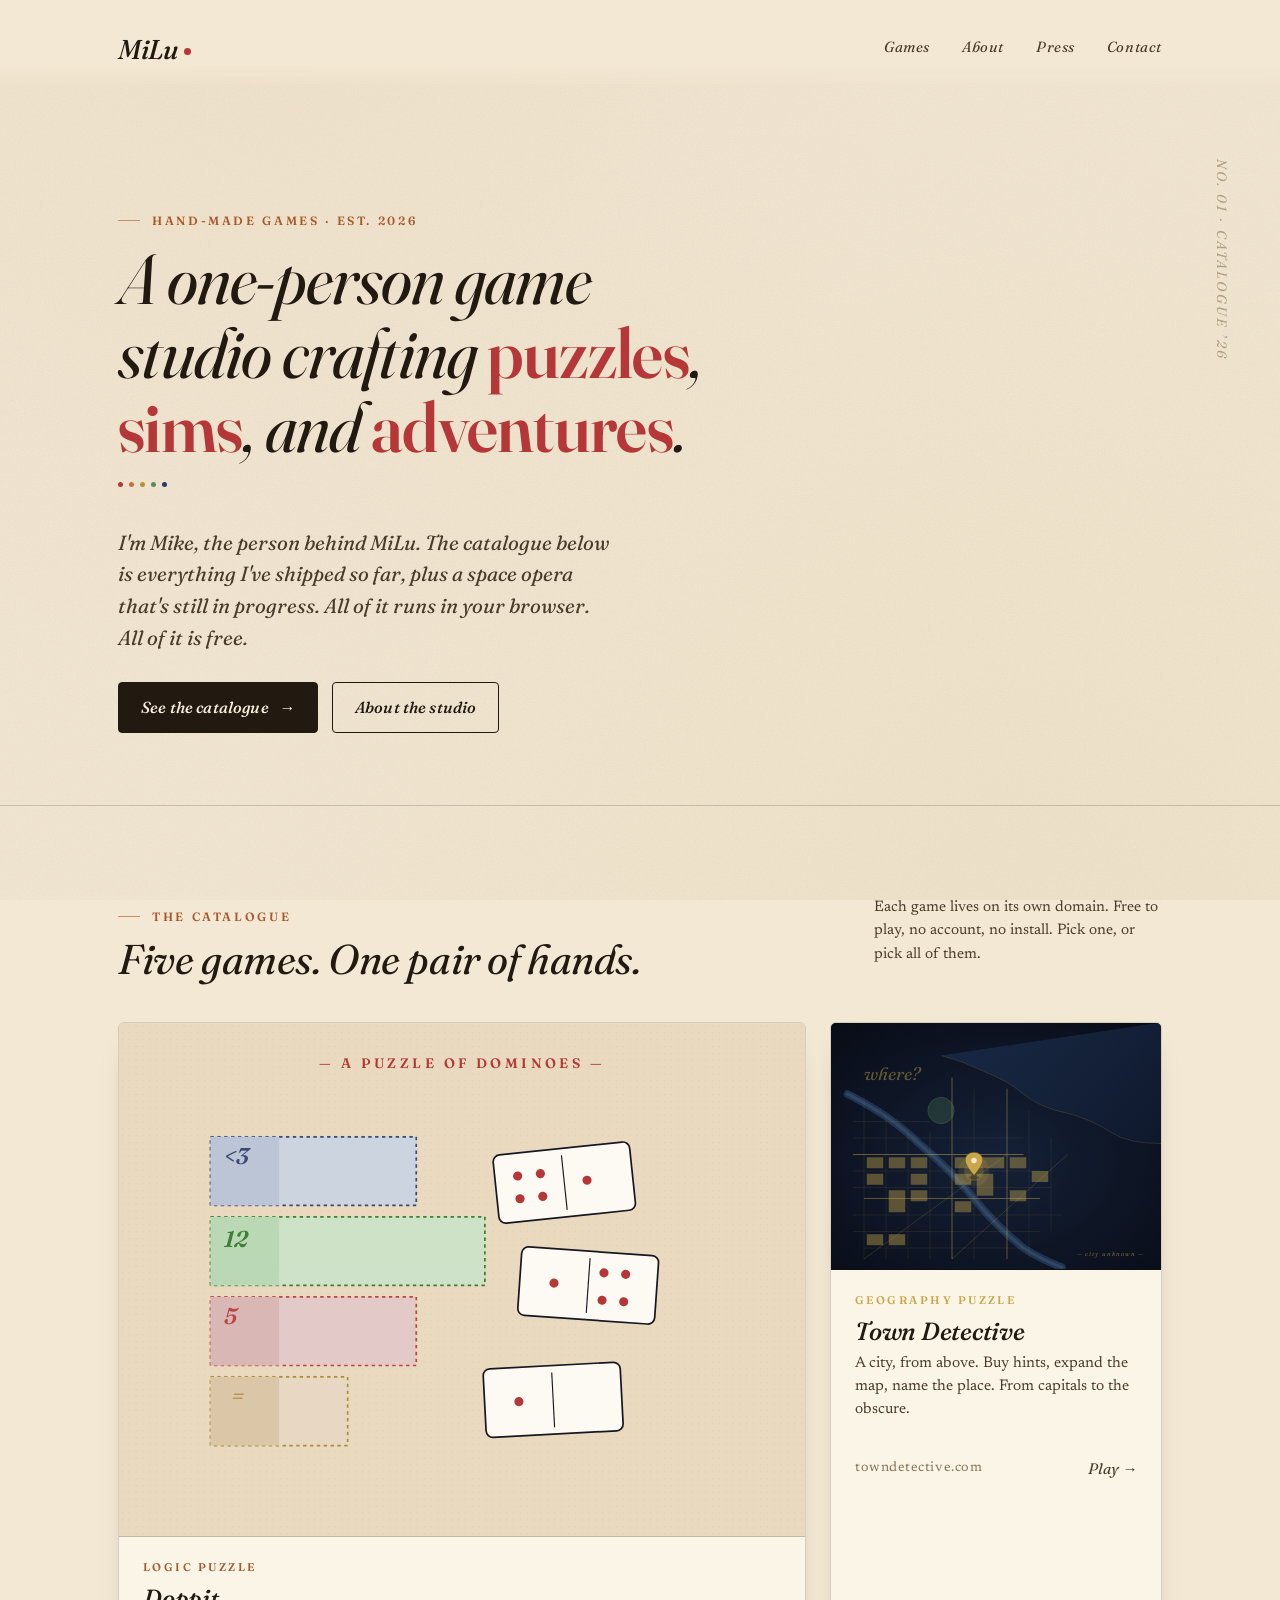
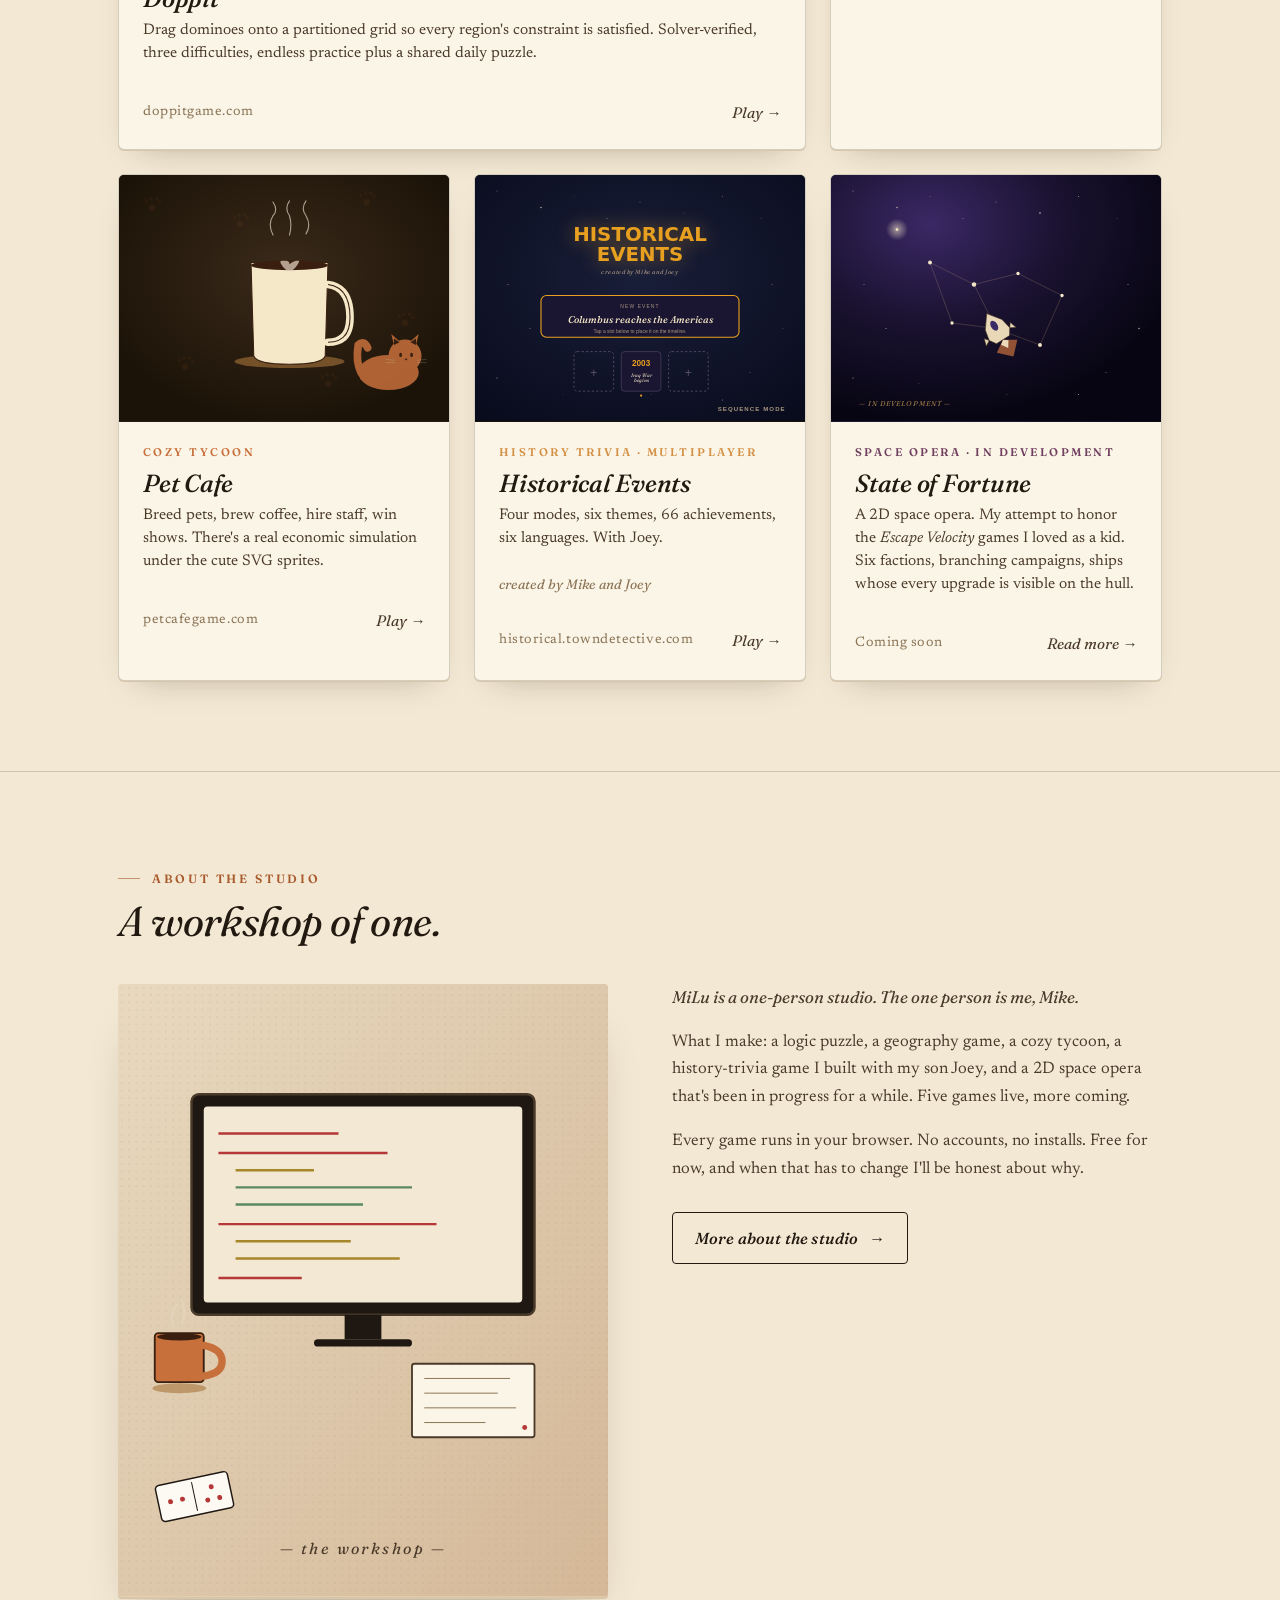
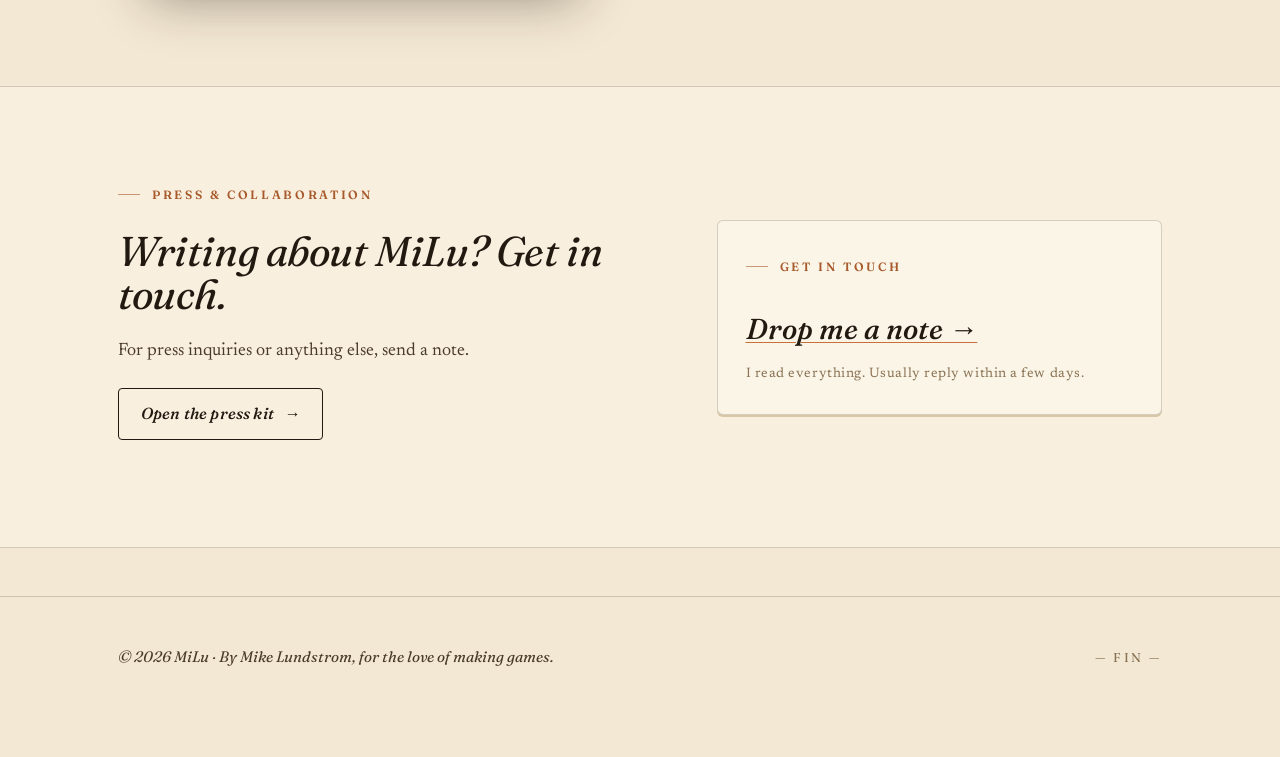
==== index.html @ 8ee282e8 "Build the MiLu portfolio site A one-person studio portfolio at milu.company. Single-page hero plus p" ====
<!doctype html>
<html lang="en">
<head>
<meta charset="utf-8">
<meta name="viewport" content="width=device-width, initial-scale=1, viewport-fit=cover">
<title>MiLu — A one-person game studio crafting puzzles, sims, and adventures</title>
<meta name="description" content="MiLu is a one-person game studio by Mike Lundstrom. Play Doppit (logic puzzle), Town Detective (geo-guess from above), Historical Events (history trivia, with multiplayer), Pet Cafe (cozy tycoon), and watch for State of Fortune, a 2D space opera honoring the Escape Velocity games.">
<link rel="canonical" href="https://milu.company/">

<meta property="og:type" content="website">
<meta property="og:title" content="MiLu — A one-person game studio">
<meta property="og:description" content="Puzzles, sims, and adventures, hand-made by Mike Lundstrom. Doppit, Town Detective, Pet Cafe, and State of Fortune (in development).">
<meta property="og:url" content="https://milu.company/">
<meta property="og:site_name" content="MiLu">
<meta property="og:image" content="https://milu.company/assets/og.png">
<meta name="twitter:card" content="summary_large_image">
<meta name="twitter:title" content="MiLu — A one-person game studio">
<meta name="twitter:description" content="Puzzles, sims, and adventures, hand-made.">

<meta name="theme-color" content="#f3e8d3" media="(prefers-color-scheme: light)">
<meta name="theme-color" content="#1a1410" media="(prefers-color-scheme: dark)">

<link rel="icon" type="image/svg+xml" href="/assets/favicon.svg">
<link rel="preconnect" href="https://fonts.googleapis.com">
<link rel="preconnect" href="https://fonts.gstatic.com" crossorigin>
<link href="https://fonts.googleapis.com/css2?family=Fraunces:ital,opsz,wght@0,9..144,400..700;1,9..144,400..700&family=Newsreader:ital,opsz,wght@0,6..72,400..700;1,6..72,400..700&display=swap" rel="stylesheet">
<link rel="stylesheet" href="/assets/style.css">

<script type="application/ld+json">
{
  "@context": "https://schema.org",
  "@type": "Organization",
  "name": "MiLu",
  "alternateName": "MiLu Games",
  "url": "https://milu.company/",
  "logo": "https://milu.company/assets/favicon.svg",
  "founder": {
    "@type": "Person",
    "name": "Mike Lundstrom"
  },
  "description": "A one-person game studio crafting puzzles, sims, and adventures.",
  "sameAs": []
}
</script>
<script type="application/ld+json">
{
  "@context": "https://schema.org",
  "@type": "ItemList",
  "name": "Games by MiLu",
  "itemListElement": [
    { "@type": "ListItem", "position": 1, "item": { "@type": "VideoGame", "name": "Doppit", "url": "https://doppitgame.com/", "genre": ["Logic puzzle", "Daily puzzle"], "applicationCategory": "Game" } },
    { "@type": "ListItem", "position": 2, "item": { "@type": "VideoGame", "name": "Town Detective", "url": "https://towndetective.com/", "genre": ["Geography", "Puzzle"], "applicationCategory": "Game" } },
    { "@type": "ListItem", "position": 3, "item": { "@type": "VideoGame", "name": "Historical Events", "url": "https://historical.towndetective.com/", "genre": ["History trivia", "Timeline puzzle", "Multiplayer"], "applicationCategory": "Game" } },
    { "@type": "ListItem", "position": 4, "item": { "@type": "VideoGame", "name": "Pet Cafe", "url": "https://petcafegame.com/", "genre": ["Tycoon", "Cozy simulation"], "applicationCategory": "Game" } },
    { "@type": "ListItem", "position": 5, "item": { "@type": "VideoGame", "name": "State of Fortune", "url": "https://milu.company/games/state-of-fortune/", "genre": ["Space opera", "Action RPG"], "applicationCategory": "Game" } }
  ]
}
</script>
</head>
<body>

<a href="#main" class="skip">Skip to content</a>

<header class="site-header">
  <div class="wrap">
    <a class="wordmark" href="/" aria-label="MiLu — home">
      MiLu<span class="dot" aria-hidden="true"></span>
    </a>
    <nav class="nav" aria-label="Primary">
      <a href="#games">Games</a>
      <a href="/about/">About</a>
      <a href="/press/">Press</a>
      <a href="/contact/">Contact</a>
    </nav>
  </div>
</header>

<main id="main">

  <!-- ─── HERO ──────────────────────────────────────────────── -->

  <section class="hero" aria-labelledby="hero-title">
    <div class="hero-decor" aria-hidden="true">No. 01 · Catalogue ’26</div>
    <div class="wrap">
      <p class="eyebrow solo fade fade-1">Hand-made games · est. 2026</p>
      <h1 id="hero-title" class="fade fade-2">
        A one-person game studio crafting <em>puzzles</em>, <em>sims</em>, and <em>adventures</em>.
      </h1>
      <div class="pip-row fade fade-3" aria-hidden="true">
        <span class="pip"></span><span class="pip"></span><span class="pip"></span><span class="pip"></span><span class="pip"></span>
      </div>
      <p class="lede fade fade-3">
        I'm Mike, the person behind MiLu. The catalogue below is everything I've shipped so far,
        plus a space opera that's still in progress. All of it runs in your browser. All of it is free.
      </p>
      <div class="actions fade fade-4" style="margin-top: 28px;">
        <a class="btn" href="#games">See the catalogue <span class="arrow">→</span></a>
        <a class="btn ghost" href="/about/">About the studio</a>
      </div>
    </div>
  </section>

  <hr class="rule" aria-hidden="true">

  <!-- ─── GAMES ─────────────────────────────────────────────── -->

  <section id="games" aria-labelledby="games-title">
    <div class="wrap">
      <header class="section-head">
        <div>
          <p class="eyebrow solo">The catalogue</p>
          <h2 id="games-title">Five games. One pair of hands.</h2>
        </div>
        <p class="aside">
          Each game lives on its own domain. Free to play, no account, no install.
          Pick one, or pick all of them.
        </p>
      </header>

      <div class="games">

        <!-- DOPPIT -->
        <a class="card lg" href="/games/doppit/" aria-labelledby="card-doppit-title">
          <div class="card-art tile-doppit" aria-hidden="true">
            <svg viewBox="0 0 600 450" preserveAspectRatio="xMidYMid slice">
              <defs>
                <pattern id="paper-d" width="6" height="6" patternUnits="userSpaceOnUse">
                  <circle cx="3" cy="3" r="0.4" fill="#a89172" opacity="0.4"/>
                </pattern>
              </defs>
              <rect width="600" height="450" fill="#e8d9bf"/>
              <rect width="600" height="450" fill="url(#paper-d)"/>

              <!-- Constraint regions (the heart of doppit) -->
              <g opacity="0.9">
                <!-- Region: <3 (blue) -->
                <rect x="80" y="100" width="180" height="60" fill="#c9d4e3" stroke="#2a3a6a" stroke-width="1.5" stroke-dasharray="3,3"/>
                <rect x="80" y="100" width="60" height="60" fill="#b6c2d8"/>
                <text x="92" y="124" font-family="Fraunces, serif" font-style="italic" font-size="20" font-weight="600" fill="#2a3a6a">&lt;3</text>

                <!-- Region: 12 (green) -->
                <rect x="80" y="170" width="240" height="60" fill="#cbe3c9" stroke="#297722" stroke-width="1.5" stroke-dasharray="3,3"/>
                <rect x="80" y="170" width="60" height="60" fill="#b6d8b4"/>
                <text x="92" y="196" font-family="Fraunces, serif" font-style="italic" font-size="20" font-weight="600" fill="#297722">12</text>

                <!-- Region: 5 (red/ember) -->
                <rect x="80" y="240" width="180" height="60" fill="#e3c9c9" stroke="#b53737" stroke-width="1.5" stroke-dasharray="3,3"/>
                <rect x="80" y="240" width="60" height="60" fill="#d8b4b4"/>
                <text x="92" y="264" font-family="Fraunces, serif" font-style="italic" font-size="20" font-weight="600" fill="#b53737">5</text>

                <!-- Region: = (gold) -->
                <rect x="80" y="310" width="120" height="60" fill="#e9d8c4" stroke="#a8862a" stroke-width="1.5" stroke-dasharray="3,3"/>
                <rect x="80" y="310" width="60" height="60" fill="#dac6a6"/>
                <text x="98" y="334" font-family="Fraunces, serif" font-style="italic" font-size="20" font-weight="600" fill="#a8862a">=</text>
              </g>

              <!-- Dominoes in tray on right -->
              <g transform="translate(330, 110)">
                <g transform="rotate(-6 60 35)">
                  <rect x="0" y="0" width="120" height="60" rx="6" fill="#fcfaf2" stroke="#181620" stroke-width="1.5"/>
                  <line x1="60" y1="6" x2="60" y2="54" stroke="#181620" stroke-width="1"/>
                  <circle class="pip" cx="20" cy="20" r="4"/>
                  <circle class="pip" cx="40" cy="20" r="4"/>
                  <circle class="pip" cx="20" cy="40" r="4"/>
                  <circle class="pip" cx="40" cy="40" r="4"/>
                  <circle class="pip" cx="80" cy="30" r="4"/>
                </g>
                <g transform="translate(20, 90) rotate(4 60 35)">
                  <rect x="0" y="0" width="120" height="60" rx="6" fill="#fcfaf2" stroke="#181620" stroke-width="1.5"/>
                  <line x1="60" y1="6" x2="60" y2="54" stroke="#181620" stroke-width="1"/>
                  <circle class="pip" cx="30" cy="30" r="4"/>
                  <circle class="pip" cx="73" cy="18" r="4"/>
                  <circle class="pip" cx="73" cy="42" r="4"/>
                  <circle class="pip" cx="92" cy="18" r="4"/>
                  <circle class="pip" cx="92" cy="42" r="4"/>
                </g>
                <g transform="translate(-10, 190) rotate(-3 60 35)">
                  <rect x="0" y="0" width="120" height="60" rx="6" fill="#fcfaf2" stroke="#181620" stroke-width="1.5"/>
                  <line x1="60" y1="6" x2="60" y2="54" stroke="#181620" stroke-width="1"/>
                  <circle class="pip" cx="30" cy="30" r="4"/>
                </g>
              </g>

              <!-- Top eyebrow -->
              <text x="300" y="40" text-anchor="middle" font-family="Fraunces, serif" font-size="12" letter-spacing="3" fill="#b53737" font-weight="600">— A PUZZLE OF DOMINOES —</text>
            </svg>
          </div>
          <div class="card-body">
            <span class="card-tag">Logic puzzle</span>
            <h3 id="card-doppit-title" class="card-title">Doppit</h3>
            <p class="card-summary">Drag dominoes onto a partitioned grid so every region's constraint is satisfied. Solver-verified, three difficulties, endless practice plus a shared daily puzzle.</p>
            <div class="card-meta">
              <span class="fine">doppitgame.com</span>
              <span class="arrow">Play →</span>
            </div>
          </div>
        </a>

        <!-- TOWN DETECTIVE -->
        <a class="card md" href="/games/town-detective/" aria-labelledby="card-td-title">
          <div class="card-art tile-towndetective" aria-hidden="true">
            <svg viewBox="0 0 600 450" preserveAspectRatio="xMidYMid slice">
              <defs>
                <radialGradient id="td-bg" cx="50%" cy="55%" r="80%">
                  <stop offset="0%" stop-color="#152138"/>
                  <stop offset="100%" stop-color="#070a13"/>
                </radialGradient>
                <linearGradient id="td-water" x1="0%" y1="0%" x2="100%" y2="100%">
                  <stop offset="0%" stop-color="#1d3050"/>
                  <stop offset="100%" stop-color="#0f1a30"/>
                </linearGradient>
              </defs>
              <rect width="600" height="450" fill="url(#td-bg)"/>

              <!-- Coastline: water filling the upper-right -->
              <path d="M 600 0 L 600 220 Q 540 220 510 200 Q 470 175 430 165 Q 380 155 350 130 Q 320 105 280 90 Q 240 70 200 60 L 600 0 Z"
                    fill="url(#td-water)" opacity="0.75"/>
              <!-- Coastline edge -->
              <path d="M 200 60 Q 240 70 280 90 Q 320 105 350 130 Q 380 155 430 165 Q 470 175 510 200 Q 540 220 600 220"
                    fill="none" stroke="#c9a84c" stroke-width="0.6" opacity="0.5"/>

              <!-- River curving through the city -->
              <path d="M 30 130 Q 110 170 160 220 Q 220 270 260 320 Q 300 370 350 410 Q 380 430 420 445"
                    stroke="#2a4060" stroke-width="14" fill="none" opacity="0.7" stroke-linecap="round"/>
              <path d="M 30 130 Q 110 170 160 220 Q 220 270 260 320 Q 300 370 350 410 Q 380 430 420 445"
                    stroke="#3a5878" stroke-width="6" fill="none" opacity="0.55" stroke-linecap="round"/>

              <!-- Street grid (gold lines): main avenues -->
              <g stroke="#c9a84c" opacity="0.55">
                <line x1="40" y1="240" x2="350" y2="240" stroke-width="1.6"/>
                <line x1="60" y1="320" x2="380" y2="320" stroke-width="1.4"/>
                <line x1="220" y1="100" x2="220" y2="430" stroke-width="1.5"/>
                <line x1="320" y1="120" x2="320" y2="430" stroke-width="1.4"/>
              </g>
              <!-- Street grid: secondary streets -->
              <g stroke="#c9a84c" stroke-width="0.45" opacity="0.4">
                <line x1="40" y1="180" x2="180" y2="180"/>
                <line x1="40" y1="210" x2="350" y2="210"/>
                <line x1="40" y1="270" x2="380" y2="270"/>
                <line x1="40" y1="300" x2="400" y2="300"/>
                <line x1="40" y1="350" x2="420" y2="350"/>
                <line x1="40" y1="380" x2="380" y2="380"/>
                <line x1="60" y1="410" x2="350" y2="410"/>
                <line x1="60" y1="135" x2="60" y2="430"/>
                <line x1="100" y1="170" x2="100" y2="430"/>
                <line x1="140" y1="195" x2="140" y2="430"/>
                <line x1="180" y1="200" x2="180" y2="430"/>
                <line x1="260" y1="120" x2="260" y2="430"/>
                <line x1="360" y1="160" x2="360" y2="430"/>
                <line x1="400" y1="210" x2="400" y2="380"/>
              </g>
              <!-- Diagonal radial street (like Paris/DC) for visual variety -->
              <g stroke="#c9a84c" stroke-width="0.7" opacity="0.5">
                <line x1="60" y1="430" x2="320" y2="240"/>
                <line x1="430" y1="240" x2="220" y2="430"/>
              </g>

              <!-- Building blocks (dense gold rectangles) -->
              <g fill="#c9a84c" opacity="0.42">
                <rect x="65" y="245" width="30" height="20"/>
                <rect x="105" y="245" width="30" height="20"/>
                <rect x="145" y="245" width="30" height="20"/>
                <rect x="65" y="275" width="30" height="20"/>
                <rect x="145" y="275" width="30" height="20"/>
                <rect x="105" y="305" width="30" height="40"/>
                <rect x="145" y="305" width="30" height="20"/>
                <rect x="225" y="245" width="30" height="20"/>
                <rect x="265" y="245" width="50" height="20"/>
                <rect x="225" y="275" width="30" height="20"/>
                <rect x="265" y="275" width="30" height="40"/>
                <rect x="225" y="325" width="30" height="20"/>
                <rect x="325" y="245" width="30" height="20"/>
                <rect x="365" y="270" width="30" height="20"/>
                <rect x="325" y="305" width="30" height="20"/>
                <rect x="65" y="385" width="30" height="20"/>
                <rect x="105" y="385" width="30" height="20"/>
              </g>

              <!-- Park (round green plaza) -->
              <circle cx="200" cy="160" r="24" fill="#5a8a5e" opacity="0.25"/>
              <circle cx="200" cy="160" r="24" fill="none" stroke="#5a8a5e" stroke-width="1" opacity="0.5"/>

              <!-- Marker pin landing on a key block -->
              <g transform="translate(260 270)">
                <ellipse cx="0" cy="12" rx="10" ry="3" fill="#000" opacity="0.5"/>
                <circle r="28" fill="#c9a84c" opacity="0.12"/>
                <circle r="18" fill="#c9a84c" opacity="0.22"/>
                <path d="M 0 -34 C -9 -34 -16 -28 -16 -19 C -16 -10 0 8 0 8 C 0 8 16 -10 16 -19 C 16 -28 9 -34 0 -34 Z"
                      fill="#c9a84c" stroke="#5a4220" stroke-width="1"/>
                <circle cx="0" cy="-19" r="5" fill="#f5e8c8"/>
              </g>

              <!-- "where?" floating -->
              <text x="60" y="105" font-family="Fraunces, serif" font-style="italic" font-size="32" fill="#c9a84c" opacity="0.45">where?</text>

              <!-- bottom label -->
              <text x="570" y="425" text-anchor="end" font-family="Fraunces, serif" font-style="italic" font-size="11" fill="#c9a84c" opacity="0.55" letter-spacing="2">— city unknown —</text>
            </svg>
          </div>
          <div class="card-body">
            <span class="card-tag" style="color: var(--c-towndetective)">Geography puzzle</span>
            <h3 id="card-td-title" class="card-title">Town Detective</h3>
            <p class="card-summary">A city, from above. Buy hints, expand the map, name the place. From capitals to the obscure.</p>
            <div class="card-meta">
              <span class="fine">towndetective.com</span>
              <span class="arrow">Play →</span>
            </div>
          </div>
        </a>

        <!-- PET CAFE -->
        <a class="card md" href="/games/pet-cafe/" aria-labelledby="card-pc-title">
          <div class="card-art tile-petcafe" aria-hidden="true">
            <svg viewBox="0 0 600 450" preserveAspectRatio="xMidYMid slice">
              <defs>
                <radialGradient id="warm-pc" cx="50%" cy="40%" r="60%">
                  <stop offset="0%" stop-color="#3a2a1a"/>
                  <stop offset="100%" stop-color="#1c1308"/>
                </radialGradient>
              </defs>
              <rect width="600" height="450" fill="url(#warm-pc)"/>
              <!-- Paw print pattern -->
              <g fill="#c8703c" opacity="0.08">
                <g transform="translate(60 60)">
                  <circle cx="0" cy="0" r="6"/>
                  <circle cx="-10" cy="-12" r="3"/><circle cx="-2" cy="-16" r="3"/>
                  <circle cx="8" cy="-16" r="3"/><circle cx="14" cy="-10" r="3"/>
                </g>
                <g transform="translate(220 90)">
                  <circle cx="0" cy="0" r="6"/>
                  <circle cx="-10" cy="-12" r="3"/><circle cx="-2" cy="-16" r="3"/>
                  <circle cx="8" cy="-16" r="3"/><circle cx="14" cy="-10" r="3"/>
                </g>
                <g transform="translate(450 50)">
                  <circle cx="0" cy="0" r="6"/>
                  <circle cx="-10" cy="-12" r="3"/><circle cx="-2" cy="-16" r="3"/>
                  <circle cx="8" cy="-16" r="3"/><circle cx="14" cy="-10" r="3"/>
                </g>
                <g transform="translate(120 350)">
                  <circle cx="0" cy="0" r="6"/>
                  <circle cx="-10" cy="-12" r="3"/><circle cx="-2" cy="-16" r="3"/>
                  <circle cx="8" cy="-16" r="3"/><circle cx="14" cy="-10" r="3"/>
                </g>
                <g transform="translate(380 380)">
                  <circle cx="0" cy="0" r="6"/>
                  <circle cx="-10" cy="-12" r="3"/><circle cx="-2" cy="-16" r="3"/>
                  <circle cx="8" cy="-16" r="3"/><circle cx="14" cy="-10" r="3"/>
                </g>
                <g transform="translate(520 270)">
                  <circle cx="0" cy="0" r="6"/>
                  <circle cx="-10" cy="-12" r="3"/><circle cx="-2" cy="-16" r="3"/>
                  <circle cx="8" cy="-16" r="3"/><circle cx="14" cy="-10" r="3"/>
                </g>
              </g>

              <!-- Coffee cup -->
              <g transform="translate(220 130)">
                <!-- steam -->
                <g stroke="#e8d8c4" stroke-width="2" fill="none" stroke-linecap="round" opacity="0.7">
                  <path d="M 60 -20 Q 50 -40 60 -55 Q 70 -65 60 -80"/>
                  <path d="M 90 -20 Q 95 -38 90 -55 Q 80 -68 90 -82"/>
                  <path d="M 120 -22 Q 130 -38 120 -55 Q 110 -68 120 -82"/>
                </g>
                <!-- saucer -->
                <ellipse cx="90" cy="210" rx="100" ry="12" fill="#a8763c" opacity="0.6"/>
                <!-- cup -->
                <path d="M 20 30 L 25 200 Q 30 215 90 215 Q 150 215 155 200 L 160 30 Z" fill="#f5e8c8" stroke="#3a2010" stroke-width="2"/>
                <!-- handle -->
                <path d="M 160 70 Q 200 75 200 130 Q 200 175 160 175" fill="none" stroke="#f5e8c8" stroke-width="14" stroke-linecap="round"/>
                <path d="M 160 70 Q 200 75 200 130 Q 200 175 160 175" fill="none" stroke="#3a2010" stroke-width="2"/>
                <!-- coffee in cup -->
                <ellipse cx="90" cy="35" rx="70" ry="9" fill="#3a1f10"/>
                <!-- foam heart art -->
                <path d="M 75 33 Q 70 25 80 27 Q 90 25 90 33 Q 100 25 105 27 Q 110 25 105 33 Q 100 42 90 47 Q 80 42 75 33 Z" fill="#e8d8c4" opacity="0.7"/>
              </g>

              <!-- Cat silhouette tucked in corner -->
              <g transform="translate(440 280)" opacity="0.85">
                <!-- body -->
                <ellipse cx="50" cy="80" rx="55" ry="32" fill="#c8703c"/>
                <!-- head -->
                <circle cx="80" cy="50" r="30" fill="#c8703c"/>
                <!-- ears -->
                <path d="M 60 30 L 55 10 L 72 25 Z" fill="#c8703c"/>
                <path d="M 100 30 L 105 10 L 88 25 Z" fill="#c8703c"/>
                <!-- inner ears -->
                <path d="M 60 30 L 60 18 L 70 25 Z" fill="#3a1f10"/>
                <path d="M 100 30 L 100 18 L 90 25 Z" fill="#3a1f10"/>
                <!-- eyes -->
                <ellipse cx="72" cy="48" rx="2.5" ry="4" fill="#3a1f10"/>
                <ellipse cx="92" cy="48" rx="2.5" ry="4" fill="#3a1f10"/>
                <!-- nose -->
                <path d="M 79 55 L 85 55 L 82 58 Z" fill="#3a1f10"/>
                <!-- tail -->
                <path d="M 0 80 Q -10 60 -5 30 Q 5 20 12 35" fill="none" stroke="#c8703c" stroke-width="14" stroke-linecap="round"/>
                <!-- whiskers -->
                <g stroke="#f5e8c8" stroke-width="1" opacity="0.4">
                  <line x1="62" y1="58" x2="45" y2="56"/>
                  <line x1="62" y1="62" x2="45" y2="62"/>
                  <line x1="102" y1="58" x2="119" y2="56"/>
                  <line x1="102" y1="62" x2="119" y2="62"/>
                </g>
              </g>
            </svg>
          </div>
          <div class="card-body">
            <span class="card-tag" style="color: var(--c-petcafe)">Cozy tycoon</span>
            <h3 id="card-pc-title" class="card-title">Pet Cafe</h3>
            <p class="card-summary">Breed pets, brew coffee, hire staff, win shows. There's a real economic simulation under the cute SVG sprites.</p>
            <div class="card-meta">
              <span class="fine">petcafegame.com</span>
              <span class="arrow">Play →</span>
            </div>
          </div>
        </a>

        <!-- HISTORICAL EVENTS -->
        <a class="card sm" href="/games/historical-events/" aria-labelledby="card-h-title">
          <div class="card-art tile-historical" aria-hidden="true">
            <svg viewBox="0 0 600 450" preserveAspectRatio="xMidYMid slice">
              <defs>
                <radialGradient id="he-bg" cx="50%" cy="40%" r="80%">
                  <stop offset="0%" stop-color="#1a1f3a"/>
                  <stop offset="100%" stop-color="#070a1a"/>
                </radialGradient>
                <radialGradient id="he-star-glow" cx="50%" cy="50%" r="50%">
                  <stop offset="0%" stop-color="#e8a020"/>
                  <stop offset="100%" stop-color="#e8a020" stop-opacity="0"/>
                </radialGradient>
              </defs>
              <rect width="600" height="450" fill="url(#he-bg)"/>
              <!-- Starfield -->
              <g fill="#f5e8c8">
                <circle cx="40" cy="30" r="0.8" opacity="0.7"/><circle cx="120" cy="60" r="1.2" opacity="0.8"/>
                <circle cx="180" cy="40" r="0.6" opacity="0.6"/><circle cx="240" cy="80" r="0.9" opacity="0.7"/>
                <circle cx="300" cy="50" r="0.7" opacity="0.7"/><circle cx="380" cy="70" r="0.5"/>
                <circle cx="450" cy="40" r="0.8" opacity="0.6"/><circle cx="520" cy="80" r="0.6" opacity="0.8"/>
                <circle cx="60" cy="200" r="0.7"/><circle cx="100" cy="280" r="0.9" opacity="0.7"/>
                <circle cx="540" cy="200" r="0.8" opacity="0.8"/><circle cx="560" cy="280" r="0.6"/>
                <circle cx="500" cy="360" r="0.7" opacity="0.7"/><circle cx="40" cy="370" r="0.9"/>
                <circle cx="160" cy="400" r="0.6" opacity="0.6"/><circle cx="450" cy="410" r="0.7"/>
                <circle cx="320" cy="400" r="0.6" opacity="0.7"/>
              </g>
              <!-- Gold title "HISTORICAL EVENTS" with glow -->
              <text x="300" y="120" text-anchor="middle"
                    font-family="Nunito, system-ui, sans-serif" font-weight="800" font-size="36"
                    fill="#e8a020"
                    style="filter: drop-shadow(0 0 16px rgba(232, 160, 32, 0.5));">HISTORICAL</text>
              <text x="300" y="158" text-anchor="middle"
                    font-family="Nunito, system-ui, sans-serif" font-weight="800" font-size="36"
                    fill="#e8a020"
                    style="filter: drop-shadow(0 0 16px rgba(232, 160, 32, 0.5));">EVENTS</text>
              <text x="300" y="180" text-anchor="middle"
                    font-family="Fraunces, serif" font-style="italic" font-size="11"
                    fill="#a89580" letter-spacing="1">created by Mike and Joey</text>

              <!-- Sequence mode UI mockup: NEW EVENT card + timeline below -->
              <!-- Event card (top) -->
              <g transform="translate(120 220)">
                <rect x="0" y="0" width="360" height="76" rx="10" fill="#1a1530" stroke="#e8a020" stroke-width="2"/>
                <text x="180" y="22" text-anchor="middle" font-family="Nunito, sans-serif" font-size="9" fill="#a89580" letter-spacing="2">NEW EVENT</text>
                <text x="180" y="50" text-anchor="middle" font-family="Fraunces, serif" font-style="italic" font-weight="500" font-size="18" fill="#f5e8c8">Columbus reaches the Americas</text>
                <text x="180" y="68" text-anchor="middle" font-family="Nunito, sans-serif" font-size="9" fill="#a89580">Tap a slot below to place it on the timeline.</text>
              </g>

              <!-- Timeline slots below -->
              <g transform="translate(180 322)">
                <!-- empty slot left -->
                <rect x="0" y="0" width="72" height="72" rx="6" fill="none" stroke="#5a5070" stroke-width="1.5" stroke-dasharray="4,4"/>
                <text x="36" y="46" text-anchor="middle" font-family="Nunito, sans-serif" font-size="22" fill="#5a5070">+</text>

                <!-- center slot with placed event -->
                <rect x="86" y="0" width="72" height="72" rx="6" fill="#1a1530" stroke="#5a5070" stroke-width="1"/>
                <text x="122" y="26" text-anchor="middle" font-family="Nunito, sans-serif" font-weight="700" font-size="15" fill="#e8a020">2003</text>
                <text x="122" y="46" text-anchor="middle" font-family="Fraunces, serif" font-style="italic" font-size="9" fill="#f5e8c8">Iraq War</text>
                <text x="122" y="56" text-anchor="middle" font-family="Fraunces, serif" font-style="italic" font-size="9" fill="#f5e8c8">begins</text>
                <circle cx="122" cy="80" r="2" fill="#e8a020"/>

                <!-- empty slot right -->
                <rect x="172" y="0" width="72" height="72" rx="6" fill="none" stroke="#5a5070" stroke-width="1.5" stroke-dasharray="4,4"/>
                <text x="208" y="46" text-anchor="middle" font-family="Nunito, sans-serif" font-size="22" fill="#5a5070">+</text>
              </g>

              <!-- Sequence Mode tag bottom-right -->
              <text x="565" y="430" text-anchor="end" font-family="Nunito, sans-serif" font-weight="600" font-size="11" fill="#a89580" letter-spacing="2">SEQUENCE MODE</text>
            </svg>
          </div>
          <div class="card-body">
            <span class="card-tag" style="color: var(--c-historical)">History trivia · multiplayer</span>
            <h3 id="card-h-title" class="card-title">Historical Events</h3>
            <p class="card-summary">Four modes, six themes, 66 achievements, six languages. With Joey.</p>
            <p class="card-credit">created by Mike and Joey</p>
            <div class="card-meta">
              <span class="fine">historical.towndetective.com</span>
              <span class="arrow">Play →</span>
            </div>
          </div>
        </a>

        <!-- STATE OF FORTUNE -->
        <a class="card sm" href="/games/state-of-fortune/" aria-labelledby="card-sof-title">
          <div class="card-art tile-stateoffortune" aria-hidden="true">
            <svg viewBox="0 0 600 450" preserveAspectRatio="xMidYMid slice">
              <defs>
                <radialGradient id="neb" cx="30%" cy="20%" r="80%">
                  <stop offset="0%" stop-color="#3a2865"/>
                  <stop offset="50%" stop-color="#1a1230"/>
                  <stop offset="100%" stop-color="#070512"/>
                </radialGradient>
                <radialGradient id="star-glow" cx="50%" cy="50%" r="50%">
                  <stop offset="0%" stop-color="#f5e8c8"/>
                  <stop offset="100%" stop-color="#f5e8c8" stop-opacity="0"/>
                </radialGradient>
              </defs>
              <rect width="600" height="450" fill="url(#neb)"/>

              <!-- Stars -->
              <g fill="#f5e8c8">
                <circle cx="40" cy="30" r="0.8"/><circle cx="120" cy="60" r="1.2" opacity="0.8"/>
                <circle cx="180" cy="40" r="0.6"/><circle cx="240" cy="80" r="0.9" opacity="0.7"/>
                <circle cx="300" cy="50" r="0.7"/><circle cx="380" cy="70" r="1.4" opacity="0.9"/>
                <circle cx="450" cy="40" r="0.8"/><circle cx="520" cy="80" r="0.6"/>
                <circle cx="60" cy="200" r="0.7"/><circle cx="100" cy="280" r="0.9"/>
                <circle cx="40" cy="370" r="1.1" opacity="0.7"/><circle cx="160" cy="380" r="0.6"/>
                <circle cx="540" cy="200" r="0.8"/><circle cx="560" cy="280" r="1.2" opacity="0.8"/>
                <circle cx="500" cy="360" r="0.7"/><circle cx="450" cy="400" r="0.9"/>
                <circle cx="320" cy="400" r="0.6"/>
              </g>
              <!-- Bigger star with glow -->
              <circle cx="120" cy="100" r="20" fill="url(#star-glow)" opacity="0.6"/>
              <circle cx="120" cy="100" r="2.4" fill="#f5e8c8"/>

              <!-- Jump-graph constellation: dots connected by faint lines (systems) -->
              <g stroke="#c8a880" stroke-width="0.8" fill="#c8a880" opacity="0.55" stroke-linecap="round">
                <line x1="180" y1="160" x2="260" y2="200"/>
                <line x1="260" y1="200" x2="340" y2="180"/>
                <line x1="260" y1="200" x2="300" y2="280"/>
                <line x1="340" y1="180" x2="420" y2="220"/>
                <line x1="300" y1="280" x2="380" y2="310"/>
                <line x1="420" y1="220" x2="380" y2="310"/>
                <line x1="180" y1="160" x2="220" y2="270"/>
                <line x1="220" y1="270" x2="300" y2="280"/>
              </g>
              <g fill="#f5e8c8">
                <circle cx="180" cy="160" r="3.5"/>
                <circle cx="260" cy="200" r="4"/>
                <circle cx="340" cy="180" r="3"/>
                <circle cx="220" cy="270" r="3"/>
                <circle cx="300" cy="280" r="4.5"/>
                <circle cx="380" cy="310" r="3.5"/>
                <circle cx="420" cy="220" r="3"/>
              </g>

              <!-- Ship silhouette + thrust plume -->
              <g transform="translate(300 280) rotate(-32)">
                <!-- thrust plume -->
                <path d="M 0 24 L -22 38 L 0 60 L 22 38 Z" fill="#c8703c" opacity="0.7"/>
                <path d="M 0 24 L -8 30 L 0 42 L 8 30 Z" fill="#f5e8c8" opacity="0.9"/>
                <!-- hull -->
                <path d="M 0 -32 L 18 -8 L 22 12 L 14 24 L -14 24 L -22 12 L -18 -8 Z" fill="#e8d8b8" stroke="#3a2a1a" stroke-width="1"/>
                <!-- cockpit -->
                <ellipse cx="0" cy="-6" rx="6" ry="10" fill="#3a2a65"/>
                <!-- wings -->
                <path d="M -22 12 L -32 18 L -28 4 Z" fill="#e8d8b8" stroke="#3a2a1a" stroke-width="1"/>
                <path d="M 22 12 L 32 18 L 28 4 Z" fill="#e8d8b8" stroke="#3a2a1a" stroke-width="1"/>
              </g>

              <!-- "in development" stamp -->
              <text x="50" y="420" font-family="Fraunces, serif" font-style="italic" font-size="13" fill="#d6a85a" opacity="0.75" letter-spacing="2">— IN DEVELOPMENT —</text>
            </svg>
          </div>
          <div class="card-body">
            <span class="card-tag coming">Space opera · in development</span>
            <h3 id="card-sof-title" class="card-title">State of Fortune</h3>
            <p class="card-summary">A 2D space opera. My attempt to honor the <em>Escape Velocity</em> games I loved as a kid. Six factions, branching campaigns, ships whose every upgrade is visible on the hull.</p>
            <div class="card-meta">
              <span class="fine">Coming soon</span>
              <span class="arrow">Read more →</span>
            </div>
          </div>
        </a>

      </div>
    </div>
  </section>

  <hr class="rule" aria-hidden="true">

  <!-- ─── ABOUT PREVIEW ─────────────────────────────────────── -->

  <section aria-labelledby="about-title">
    <div class="wrap">
      <header class="section-head">
        <div>
          <p class="eyebrow solo">About the studio</p>
          <h2 id="about-title">A workshop of one.</h2>
        </div>
      </header>

      <div class="about-preview">
        <div class="about-portrait" aria-hidden="true">
          <!-- Stylized portrait illustration -->
          <svg viewBox="0 0 400 500" preserveAspectRatio="xMidYMid slice" style="width: 100%; height: 100%;">
            <defs>
              <linearGradient id="warm-bg" x1="0%" y1="0%" x2="100%" y2="100%">
                <stop offset="0%" stop-color="#e8d9bf"/>
                <stop offset="100%" stop-color="#d4b898"/>
              </linearGradient>
              <pattern id="paper-p" width="6" height="6" patternUnits="userSpaceOnUse">
                <circle cx="3" cy="3" r="0.5" fill="#a89172" opacity="0.4"/>
              </pattern>
            </defs>
            <rect width="400" height="500" fill="url(#warm-bg)"/>
            <rect width="400" height="500" fill="url(#paper-p)"/>

            <!-- Stylized desk-and-monitor scene -->
            <g transform="translate(60 90)">
              <!-- monitor -->
              <rect x="0" y="0" width="280" height="180" rx="6" fill="#1f1812" stroke="#4a3a2a" stroke-width="2"/>
              <rect x="10" y="10" width="260" height="160" rx="3" fill="#f3e8d3"/>
              <!-- "code lines" -->
              <g stroke="#b53737" stroke-width="2">
                <line x1="22" y1="32" x2="120" y2="32"/>
                <line x1="22" y1="48" x2="160" y2="48"/>
                <line x1="36" y1="62" x2="100" y2="62" stroke="#a8862a"/>
                <line x1="36" y1="76" x2="180" y2="76" stroke="#5a8a5e"/>
                <line x1="36" y1="90" x2="140" y2="90" stroke="#5a8a5e"/>
                <line x1="22" y1="106" x2="200" y2="106"/>
                <line x1="36" y1="120" x2="130" y2="120" stroke="#a8862a"/>
                <line x1="36" y1="134" x2="170" y2="134" stroke="#a8862a"/>
                <line x1="22" y1="150" x2="90" y2="150"/>
              </g>
              <!-- monitor stand -->
              <rect x="125" y="180" width="30" height="20" fill="#1f1812"/>
              <rect x="100" y="200" width="80" height="6" rx="3" fill="#1f1812"/>

              <!-- coffee mug -->
              <g transform="translate(-30 200)">
                <ellipse cx="20" cy="40" rx="22" ry="4" fill="#a8763c" opacity="0.6"/>
                <rect x="0" y="-5" width="40" height="40" rx="3" fill="#c8703c" stroke="#3a2010" stroke-width="1.5"/>
                <path d="M 40 5 Q 55 8 55 18 Q 55 28 40 30" fill="none" stroke="#c8703c" stroke-width="6" stroke-linecap="round"/>
                <ellipse cx="20" cy="-2" rx="18" ry="3" fill="#3a1f10"/>
                <g stroke="#e8d8c4" stroke-width="1.5" fill="none" stroke-linecap="round" opacity="0.6">
                  <path d="M 15 -10 Q 12 -22 18 -28"/>
                  <path d="M 22 -12 Q 26 -22 22 -32"/>
                </g>
              </g>

              <!-- notebook with pip ornament -->
              <g transform="translate(180 220)">
                <rect x="0" y="0" width="100" height="60" rx="2" fill="#fbf5e7" stroke="#4a3a2a" stroke-width="1.5"/>
                <line x1="10" y1="12" x2="80" y2="12" stroke="#8a7355" stroke-width="0.8"/>
                <line x1="10" y1="24" x2="70" y2="24" stroke="#8a7355" stroke-width="0.8"/>
                <line x1="10" y1="36" x2="85" y2="36" stroke="#8a7355" stroke-width="0.8"/>
                <line x1="10" y1="48" x2="60" y2="48" stroke="#8a7355" stroke-width="0.8"/>
                <circle cx="92" cy="52" r="2" fill="#b53737"/>
              </g>

              <!-- domino on side -->
              <g transform="translate(-30 320) rotate(-12)">
                <rect x="0" y="0" width="60" height="30" rx="3" fill="#fcfaf2" stroke="#1f1812" stroke-width="1.2"/>
                <line x1="30" y1="3" x2="30" y2="27" stroke="#1f1812" stroke-width="0.8"/>
                <circle cx="10" cy="15" r="2" fill="#b53737"/>
                <circle cx="20" cy="15" r="2" fill="#b53737"/>
                <circle cx="45" cy="10" r="2" fill="#b53737"/>
                <circle cx="50" cy="20" r="2" fill="#b53737"/>
                <circle cx="40" cy="20" r="2" fill="#b53737"/>
              </g>
            </g>

            <!-- caption -->
            <text x="200" y="465" text-anchor="middle" font-family="Fraunces, serif" font-style="italic" font-size="13" fill="#4a3a2a" letter-spacing="2">— the workshop —</text>
          </svg>
        </div>
        <div class="about-text">
          <p class="lede">MiLu is a one-person studio. The one person is me, Mike.</p>
          <p>
            What I make: a logic puzzle, a geography game, a cozy tycoon, a history-trivia game I
            built with my son Joey, and a 2D space opera that's been in progress for a while. Five
            games live, more coming.
          </p>
          <p>
            Every game runs in your browser. No accounts, no installs. Free for now, and when that
            has to change I'll be honest about why.
          </p>
          <p style="margin-top: 28px;">
            <a class="btn ghost" href="/about/">More about the studio <span class="arrow">→</span></a>
          </p>
        </div>
      </div>
    </div>
  </section>

  <!-- ─── PRESS / CONTACT ───────────────────────────────────── -->

  <section class="press-band" aria-labelledby="press-title">
    <div class="wrap">
      <div class="press-grid">
        <div>
          <p class="eyebrow solo">Press &amp; collaboration</p>
          <h2 id="press-title" style="font-style: italic; font-weight: 400; margin-top: 14px;">Writing about MiLu? Get in touch.</h2>
          <p style="color: var(--ink-soft); margin-top: 20px; max-width: 50ch;">
            For press inquiries or anything else, send a note.
          </p>
          <p style="margin-top: 22px;">
            <a class="btn ghost" href="/press/">Open the press kit <span class="arrow">→</span></a>
          </p>
        </div>
        <div class="contact-card">
          <p class="eyebrow solo">Get in touch</p>
          <p class="email" style="margin: 18px 0 12px;">
            <a href="/contact/">Drop me a note →</a>
          </p>
          <p class="fine" style="margin: 0; color: var(--ink-faint);">I read everything. Usually reply within a few days.</p>
        </div>
      </div>
    </div>
  </section>

</main>

<footer class="site-footer">
  <div class="wrap">
    <p class="credit">© 2026 MiLu · By Mike Lundstrom, for the love of making games.</p>
    <p class="ornament">— fin —</p>
  </div>
</footer>

</body>
</html>
---- assets/style.css ----
/* ============================================================
   MILU — One-person game studio
   "The Almanac" — warm, hand-made, editorial-indie
   ============================================================ */

:root {
  /* Surfaces — warm paper / parchment */
  --paper:        #f3e8d3;
  --paper-soft:   #f8efde;
  --paper-deep:   #e8d9bf;
  --paper-shade:  #d8c6a7;
  --paper-card:   #fbf5e7;

  /* Ink — warm dark, never pure black */
  --ink:          #221911;
  --ink-soft:     #4a3a2a;
  --ink-faint:    #8a7355;
  --ink-rule:     rgba(34, 25, 17, 0.18);

  /* Accents */
  --ember:        #c8703c;   /* warm orange — primary */
  --ember-deep:   #a85a2c;
  --rust:         #b53737;   /* doppit red */
  --gold:         #b8922e;
  --gold-soft:    #d6a85a;
  --ivy:          #5a8a5e;
  --plum:         #714060;
  --indigo:       #2a3a6a;

  /* Game-specific accents (used in tiles) */
  --c-doppit:           #b53737;
  --c-towndetective:    #c9a84c;
  --c-historical:       #d49146;
  --c-petcafe:          #c8703c;
  --c-stateoffortune:   #6a4a96;

  /* Type scale */
  --display: 'Fraunces', 'Cormorant Garamond', Georgia, serif;
  --body:    'Newsreader', 'Source Serif 4', Georgia, serif;
  --mono:    'JetBrains Mono', ui-monospace, SFMono-Regular, Menlo, monospace;

  /* Rhythm */
  --content-max: 1140px;
  --content-narrow: 780px;
  --gutter: clamp(20px, 4vw, 48px);
}

@media (prefers-color-scheme: dark) {
  :root {
    --paper:        #1a1410;
    --paper-soft:   #221a14;
    --paper-deep:   #2a2018;
    --paper-shade:  #34281c;
    --paper-card:   #251c14;
    --ink:          #f0e3c6;
    --ink-soft:     #c4b393;
    --ink-faint:    #8a7355;
    --ink-rule:     rgba(240, 227, 198, 0.18);
    color-scheme: dark;
  }
}

/* ─── Reset / base ─────────────────────────────────────────── */

*, *::before, *::after { box-sizing: border-box; }

html {
  -webkit-text-size-adjust: 100%;
  scroll-behavior: smooth;
}

body {
  margin: 0;
  font-family: var(--body);
  font-size: 18px;
  line-height: 1.6;
  color: var(--ink);
  background: var(--paper);
  /* Paper grain — subtle SVG noise overlay */
  background-image:
    radial-gradient(circle at 20% 0%, rgba(200, 112, 60, 0.04), transparent 50%),
    radial-gradient(circle at 80% 100%, rgba(184, 146, 46, 0.05), transparent 60%),
    url("data:image/svg+xml;utf8,<svg xmlns='http://www.w3.org/2000/svg' width='220' height='220'><filter id='n'><feTurbulence type='fractalNoise' baseFrequency='0.85' numOctaves='2' stitchTiles='stitch'/><feColorMatrix values='0 0 0 0 0.15  0 0 0 0 0.12  0 0 0 0 0.08  0 0 0 0.07 0'/></filter><rect width='100%25' height='100%25' filter='url(%23n)'/></svg>");
  background-attachment: fixed;
  -webkit-font-smoothing: antialiased;
  -moz-osx-font-smoothing: grayscale;
  text-rendering: optimizeLegibility;
}

img, svg { display: block; max-width: 100%; }

a {
  color: var(--ember-deep);
  text-decoration: underline;
  text-decoration-thickness: 1px;
  text-underline-offset: 3px;
  text-decoration-color: rgba(168, 90, 44, 0.4);
  transition: color 200ms ease, text-decoration-color 200ms ease;
}
a:hover { color: var(--rust); text-decoration-color: currentColor; }

::selection { background: var(--gold-soft); color: var(--ink); }

/* ─── Layout containers ────────────────────────────────────── */

.wrap {
  max-width: var(--content-max);
  margin: 0 auto;
  padding: 0 var(--gutter);
}
.wrap-narrow {
  max-width: var(--content-narrow);
  margin: 0 auto;
  padding: 0 var(--gutter);
}

/* ─── Typography ───────────────────────────────────────────── */

h1, h2, h3, h4 {
  font-family: var(--display);
  font-weight: 500;
  line-height: 1.05;
  letter-spacing: -0.01em;
  color: var(--ink);
  margin: 0;
  font-variation-settings: "opsz" 144;
}

h1 { font-size: clamp(2.4rem, 6vw, 4.4rem); }
h2 { font-size: clamp(1.8rem, 3.6vw, 2.6rem); font-variation-settings: "opsz" 36; }
h3 { font-size: clamp(1.3rem, 2.4vw, 1.6rem); font-variation-settings: "opsz" 24; }

.display-italic { font-style: italic; }

.eyebrow {
  font-family: var(--display);
  font-size: 0.75rem;
  font-weight: 600;
  letter-spacing: 0.22em;
  text-transform: uppercase;
  color: var(--ember-deep);
  display: inline-flex;
  align-items: center;
  gap: 12px;
}
.eyebrow::before, .eyebrow::after {
  content: "";
  display: inline-block;
  width: 22px;
  height: 1px;
  background: currentColor;
  opacity: 0.6;
}
.eyebrow.solo::after { display: none; }

p { margin: 0 0 1em; }

.lede {
  font-size: clamp(1.15rem, 1.6vw, 1.3rem);
  line-height: 1.55;
  color: var(--ink-soft);
  font-style: italic;
  font-family: var(--display);
  font-weight: 400;
  font-variation-settings: "opsz" 18;
}

.fine {
  font-size: 0.85rem;
  color: var(--ink-faint);
  letter-spacing: 0.04em;
}

/* ─── Header / nav ─────────────────────────────────────────── */

.site-header {
  padding: 24px 0 0;
  position: sticky;
  top: 0;
  background: linear-gradient(to bottom, var(--paper) 70%, transparent);
  z-index: 50;
  backdrop-filter: blur(6px);
}
.site-header .wrap {
  display: flex;
  align-items: center;
  justify-content: space-between;
  gap: 24px;
  padding-top: 4px;
  padding-bottom: 16px;
}

.wordmark {
  font-family: var(--display);
  font-size: 1.7rem;
  font-style: italic;
  font-weight: 500;
  letter-spacing: -0.01em;
  color: var(--ink);
  text-decoration: none;
  display: inline-flex;
  align-items: baseline;
  gap: 6px;
  font-variation-settings: "opsz" 60;
}
.wordmark .dot {
  width: 7px;
  height: 7px;
  background: var(--rust);
  border-radius: 50%;
  display: inline-block;
  transform: translateY(-4px);
}
.wordmark:hover { color: var(--rust); }

.nav {
  display: flex;
  align-items: center;
  gap: clamp(14px, 2.5vw, 32px);
}
.nav a {
  font-family: var(--display);
  font-size: 0.92rem;
  letter-spacing: 0.04em;
  color: var(--ink-soft);
  text-decoration: none;
  font-style: italic;
  font-variation-settings: "opsz" 24;
  border-bottom: 1px solid transparent;
  padding-bottom: 2px;
  transition: color 180ms ease, border-color 180ms ease;
}
.nav a:hover { color: var(--ink); border-bottom-color: var(--ember); }
.nav a[aria-current="page"] { color: var(--ink); border-bottom-color: var(--rust); }

/* ─── Hero ─────────────────────────────────────────────────── */

.hero {
  padding: clamp(56px, 9vw, 120px) 0 clamp(40px, 6vw, 72px);
  position: relative;
}
.hero h1 {
  font-style: italic;
  font-weight: 400;
  max-width: 14ch;
  font-variation-settings: "opsz" 144;
}
.hero h1 em {
  font-style: normal;
  font-weight: 600;
  color: var(--rust);
}
.hero .lede {
  max-width: 38ch;
  margin-top: 22px;
}
.hero-decor {
  position: absolute;
  top: 10%;
  right: var(--gutter);
  font-family: var(--display);
  font-style: italic;
  color: var(--ink-faint);
  font-size: 0.85rem;
  letter-spacing: 0.16em;
  text-transform: uppercase;
  writing-mode: vertical-rl;
  text-orientation: mixed;
  opacity: 0.6;
}

/* Dotted ornament (echoes Doppit pips) */
.pip-row {
  display: inline-flex;
  gap: 6px;
  align-items: center;
  margin: 18px 0;
}
.pip-row .pip {
  width: 5px;
  height: 5px;
  border-radius: 50%;
  background: var(--rust);
}
.pip-row .pip:nth-child(2) { background: var(--ember); }
.pip-row .pip:nth-child(3) { background: var(--gold); }
.pip-row .pip:nth-child(4) { background: var(--ivy); }
.pip-row .pip:nth-child(5) { background: var(--indigo); }

/* ─── Section rhythm ───────────────────────────────────────── */

section { padding: clamp(48px, 7vw, 96px) 0; }

.section-head {
  display: flex;
  align-items: end;
  justify-content: space-between;
  gap: 24px;
  margin-bottom: 40px;
  flex-wrap: wrap;
}
.section-head h2 {
  font-style: italic;
  font-weight: 400;
  max-width: 22ch;
  font-variation-settings: "opsz" 56;
}
.section-head .aside {
  max-width: 32ch;
  color: var(--ink-soft);
  font-size: 0.95rem;
  line-height: 1.55;
}

.rule {
  border: 0;
  border-top: 1px solid var(--ink-rule);
  margin: 0;
}
.rule-dotted {
  border: 0;
  height: 4px;
  background-image: radial-gradient(circle, var(--ink-faint) 1px, transparent 1.5px);
  background-size: 10px 4px;
  background-repeat: repeat-x;
  background-position: center;
  margin: 12px 0;
  opacity: 0.5;
}

/* ─── Games grid ───────────────────────────────────────────── */

.games {
  display: grid;
  grid-template-columns: repeat(12, 1fr);
  gap: 24px;
}

.card {
  position: relative;
  display: flex;
  flex-direction: column;
  background: var(--paper-card);
  border: 1px solid var(--ink-rule);
  border-radius: 6px;
  overflow: hidden;
  text-decoration: none;
  color: var(--ink);
  box-shadow: 0 1px 0 var(--paper-shade), 0 14px 32px -20px rgba(34, 25, 17, 0.35);
  transition: transform 280ms cubic-bezier(0.2, 0.7, 0.3, 1.2),
              box-shadow 280ms ease;
}
.card:hover {
  transform: translateY(-3px);
  box-shadow: 0 1px 0 var(--paper-shade), 0 22px 44px -18px rgba(34, 25, 17, 0.45);
}

.card-art {
  aspect-ratio: 4/3;
  position: relative;
  overflow: hidden;
  border-bottom: 1px solid var(--ink-rule);
}
.card-art svg { width: 100%; height: 100%; display: block; }

.card-body {
  padding: 22px 24px 24px;
  display: flex;
  flex-direction: column;
  gap: 8px;
}
.card-title {
  font-family: var(--display);
  font-style: italic;
  font-size: 1.55rem;
  line-height: 1.05;
  font-weight: 500;
  letter-spacing: -0.01em;
  font-variation-settings: "opsz" 36;
}
.card-credit {
  font-family: var(--display);
  font-style: italic;
  color: var(--ink-faint);
  font-size: 0.85rem;
}
.card-tag {
  font-family: var(--display);
  font-size: 0.7rem;
  letter-spacing: 0.22em;
  text-transform: uppercase;
  color: var(--ember-deep);
  font-weight: 600;
}
.card-tag.coming { color: var(--plum); }
.card-meta {
  display: flex;
  justify-content: space-between;
  align-items: center;
  gap: 12px;
  margin-top: 12px;
}
.card-meta .arrow {
  font-family: var(--display);
  color: var(--ink-soft);
  font-size: 0.95rem;
  font-style: italic;
  transition: transform 250ms ease, color 250ms ease;
}
.card:hover .arrow { transform: translateX(4px); color: var(--rust); }

.card-summary {
  font-size: 0.96rem;
  line-height: 1.5;
  color: var(--ink-soft);
}

/* Grid spans */
.card.lg { grid-column: span 12; }
.card.md { grid-column: span 6; }
.card.sm { grid-column: span 4; }

@media (min-width: 900px) {
  .card.lg { grid-column: span 8; }
  .card.md { grid-column: span 4; }
  .card.sm { grid-column: span 4; }
}
@media (max-width: 700px) {
  .card.lg, .card.md, .card.sm { grid-column: span 12; }
}

/* ─── About preview ────────────────────────────────────────── */

.about-preview {
  display: grid;
  grid-template-columns: 1fr 1fr;
  gap: clamp(32px, 5vw, 64px);
  align-items: start;
}
@media (max-width: 800px) { .about-preview { grid-template-columns: 1fr; } }

.about-portrait {
  aspect-ratio: 4 / 5;
  background: var(--paper-deep);
  border-radius: 4px;
  position: relative;
  overflow: hidden;
  box-shadow: 0 2px 0 var(--paper-shade), 0 30px 50px -30px rgba(34, 25, 17, 0.45);
}

.about-text h2 { margin-bottom: 18px; }
.about-text p { font-size: 1.05rem; line-height: 1.65; color: var(--ink-soft); }

/* ─── Press preview / contact ──────────────────────────────── */

.press-band {
  background: var(--paper-soft);
  border-top: 1px solid var(--ink-rule);
  border-bottom: 1px solid var(--ink-rule);
}
.press-grid {
  display: grid;
  grid-template-columns: 1.2fr 1fr;
  gap: clamp(32px, 5vw, 72px);
  align-items: center;
}
@media (max-width: 800px) { .press-grid { grid-template-columns: 1fr; } }

.contact-card {
  background: var(--paper-card);
  border: 1px solid var(--ink-rule);
  border-radius: 6px;
  padding: 28px;
  box-shadow: 0 2px 0 var(--paper-shade);
}
.contact-card .email {
  font-family: var(--display);
  font-style: italic;
  font-size: clamp(1.4rem, 2.6vw, 1.8rem);
  font-weight: 500;
  color: var(--ink);
  word-break: break-all;
  font-variation-settings: "opsz" 36;
}
.contact-card .email a {
  text-decoration-color: var(--ember);
  color: var(--ink);
}
.contact-card .email a:hover { color: var(--rust); }

/* ─── Press screenshots ────────────────────────────────────── */

.press-shot {
  display: block;
  max-width: 520px;
  margin: 32px 0 12px;
  border-radius: 6px;
  overflow: hidden;
  border: 1px solid var(--ink-rule);
  box-shadow: 0 2px 0 var(--paper-shade), 0 14px 32px -20px rgba(34, 25, 17, 0.4);
}
.press-shot img {
  display: block;
  width: 100%;
  height: auto;
  aspect-ratio: 4 / 3;
}

/* ─── Press kit list ───────────────────────────────────────── */

.press-list {
  list-style: none;
  padding: 0;
  margin: 0;
  display: grid;
  gap: 14px;
}
.press-list li {
  border-bottom: 1px dotted var(--ink-rule);
  padding-bottom: 14px;
  display: flex;
  justify-content: space-between;
  gap: 16px;
  align-items: baseline;
}
.press-list strong {
  font-family: var(--display);
  font-style: italic;
  font-weight: 500;
  font-size: 1.1rem;
}
.press-list .meta {
  font-size: 0.85rem;
  color: var(--ink-faint);
  letter-spacing: 0.04em;
}

/* ─── Buttons ──────────────────────────────────────────────── */

.btn {
  display: inline-flex;
  align-items: center;
  gap: 10px;
  font-family: var(--display);
  font-style: italic;
  font-size: 1rem;
  font-weight: 500;
  color: var(--paper-soft);
  background: var(--ink);
  padding: 12px 22px;
  border-radius: 4px;
  text-decoration: none;
  border: 1px solid var(--ink);
  transition: transform 180ms ease, background 200ms ease, color 200ms ease;
  letter-spacing: 0.01em;
}
.btn:hover { background: var(--rust); border-color: var(--rust); transform: translateY(-1px); }
.btn .arrow { transition: transform 220ms ease; }
.btn:hover .arrow { transform: translateX(4px); }

.btn.ghost {
  background: transparent;
  color: var(--ink);
}
.btn.ghost:hover { background: var(--ink); color: var(--paper-soft); }

/* ─── Footer ───────────────────────────────────────────────── */

.site-footer {
  padding: 48px 0 72px;
  border-top: 1px solid var(--ink-rule);
  margin-top: 48px;
}
.site-footer .wrap {
  display: flex;
  justify-content: space-between;
  align-items: baseline;
  gap: 24px;
  flex-wrap: wrap;
}
.site-footer .credit {
  font-family: var(--display);
  font-style: italic;
  font-size: 0.95rem;
  color: var(--ink-soft);
}
.site-footer .ornament {
  font-family: var(--display);
  color: var(--ink-faint);
  font-size: 0.8rem;
  letter-spacing: 0.2em;
  text-transform: uppercase;
}

/* ─── Detail page layout (per-game / about / press) ────────── */

.detail {
  padding: clamp(36px, 6vw, 72px) 0 clamp(48px, 7vw, 96px);
}
.detail-grid {
  display: grid;
  grid-template-columns: 1.4fr 1fr;
  gap: clamp(32px, 5vw, 64px);
  align-items: start;
}
@media (max-width: 900px) { .detail-grid { grid-template-columns: 1fr; } }

.detail-art {
  aspect-ratio: 4 / 3;
  border-radius: 6px;
  overflow: hidden;
  box-shadow: 0 2px 0 var(--paper-shade), 0 26px 60px -28px rgba(34, 25, 17, 0.5);
}
.detail-art svg { width: 100%; height: 100%; }

.detail-text h1 {
  font-style: italic;
  font-size: clamp(2.2rem, 4.6vw, 3.4rem);
  margin-bottom: 12px;
  font-variation-settings: "opsz" 96;
}
.detail-text h1 .ampersand {
  font-style: italic;
  color: var(--ember);
}
.detail-text .lede { margin-bottom: 24px; }

.detail-meta {
  display: grid;
  grid-template-columns: repeat(auto-fit, minmax(140px, 1fr));
  gap: 16px;
  padding: 22px 0;
  border-top: 1px solid var(--ink-rule);
  border-bottom: 1px solid var(--ink-rule);
  margin: 24px 0 32px;
}
.detail-meta dt {
  font-family: var(--display);
  font-size: 0.7rem;
  letter-spacing: 0.22em;
  text-transform: uppercase;
  color: var(--ember-deep);
  font-weight: 600;
  margin-bottom: 6px;
}
.detail-meta dd {
  font-family: var(--display);
  font-style: italic;
  font-size: 1.05rem;
  margin: 0;
  font-variation-settings: "opsz" 18;
}

.actions {
  display: flex;
  gap: 14px;
  flex-wrap: wrap;
  margin-top: 28px;
}

article p { line-height: 1.7; }

article h2 {
  font-style: italic;
  font-size: clamp(1.4rem, 2.4vw, 1.8rem);
  margin: 36px 0 14px;
  font-variation-settings: "opsz" 36;
}

article ul { padding-left: 1.2em; margin: 0 0 1em; }
article li { margin-bottom: 0.4em; line-height: 1.6; }

/* ─── Subtle animations ────────────────────────────────────── */

@keyframes fadeUp {
  from { opacity: 0; transform: translateY(14px); }
  to   { opacity: 1; transform: translateY(0); }
}
.fade { animation: fadeUp 700ms cubic-bezier(0.2, 0.7, 0.3, 1) both; }
.fade-1 { animation-delay: 90ms; }
.fade-2 { animation-delay: 180ms; }
.fade-3 { animation-delay: 270ms; }
.fade-4 { animation-delay: 360ms; }
.fade-5 { animation-delay: 450ms; }
.fade-6 { animation-delay: 540ms; }

@media (prefers-reduced-motion: reduce) {
  *, *::before, *::after {
    animation-duration: 0.01ms !important;
    transition-duration: 0.01ms !important;
  }
  html { scroll-behavior: auto; }
}

/* ─── Skip link ────────────────────────────────────────────── */

.skip {
  position: absolute;
  left: -9999px;
  top: -9999px;
}
.skip:focus {
  position: fixed;
  top: 12px;
  left: 12px;
  background: var(--ink);
  color: var(--paper-soft);
  padding: 8px 14px;
  border-radius: 4px;
  z-index: 100;
}

/* ─── Tile-specific art tweaks ─────────────────────────────── */

.tile-doppit { background: #e8d9bf; }
.tile-doppit svg .pip { fill: #b53737; }

.tile-towndetective { background: #0c1019; }
.tile-historical { background: #1a1208; }
.tile-petcafe { background: #2a1f14; }
.tile-stateoffortune {
  background: radial-gradient(ellipse at 30% 20%, #2a2350, #0a0816 70%);
}
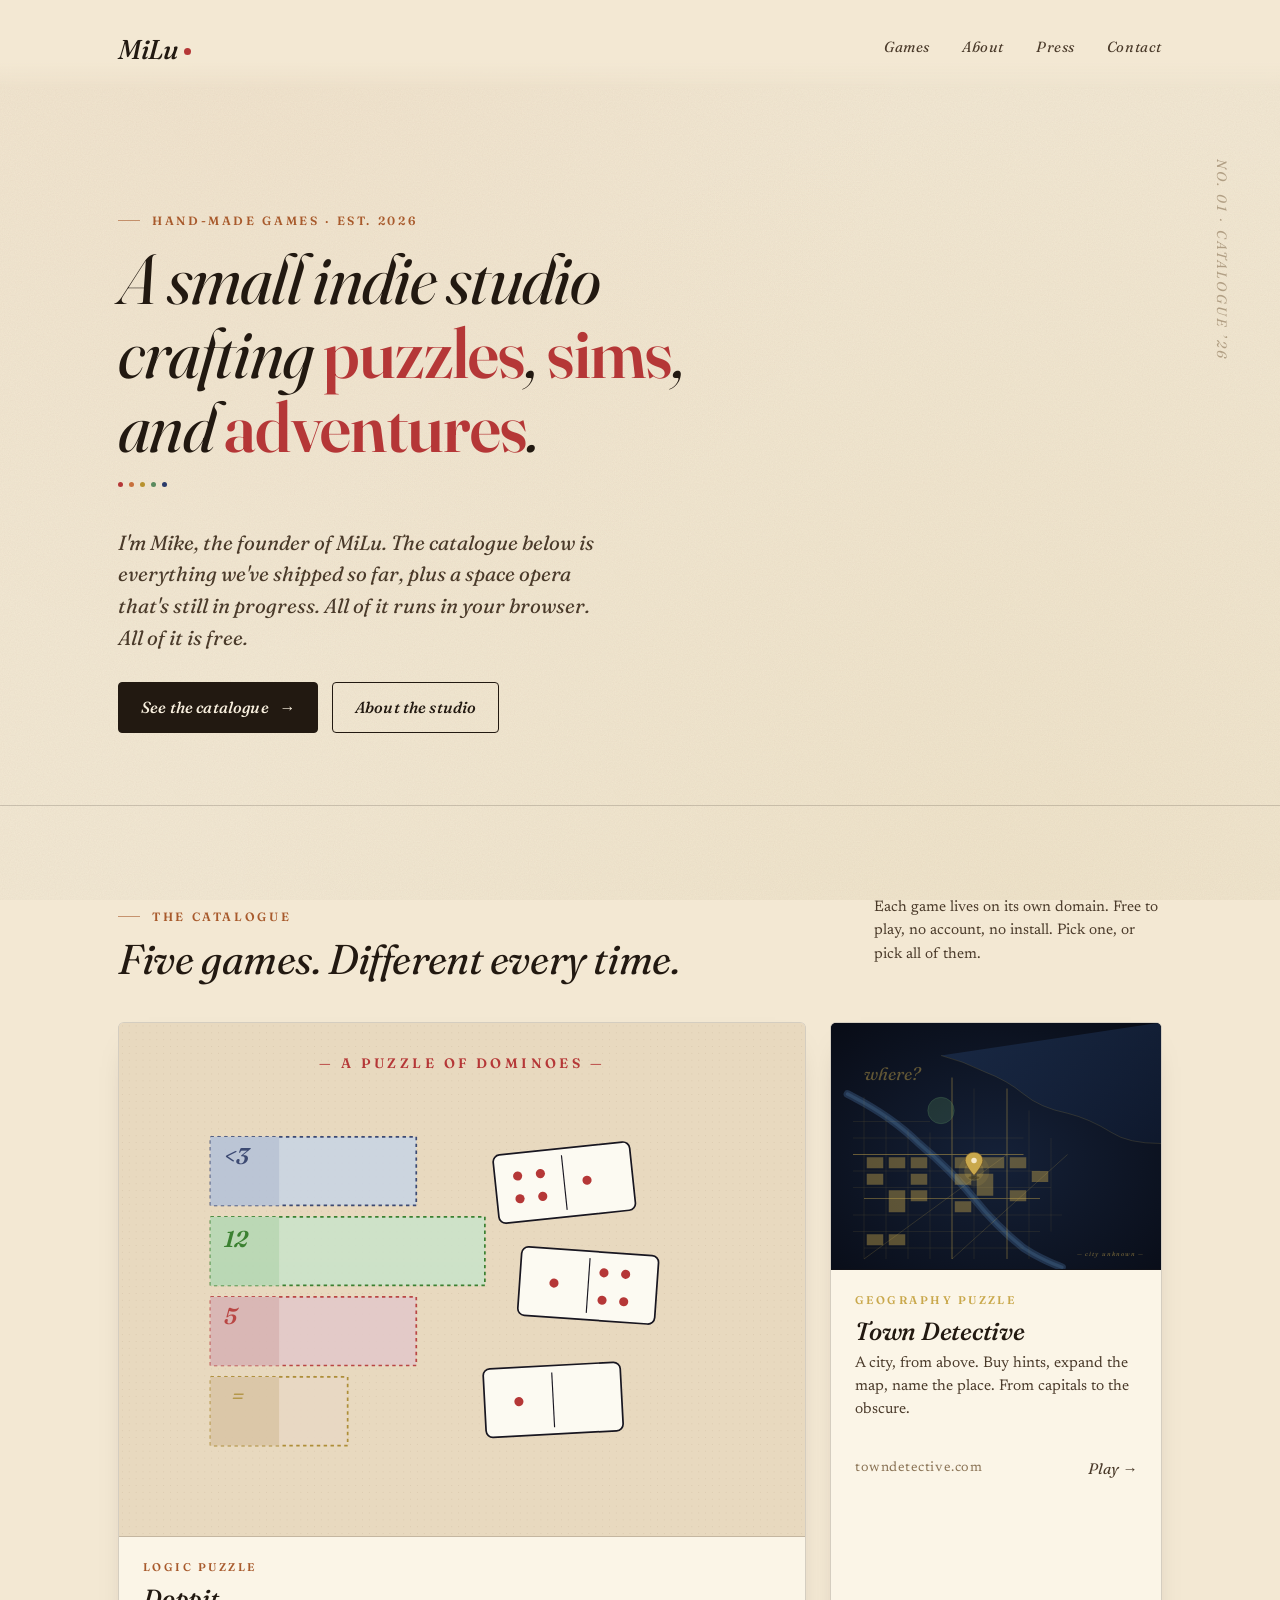
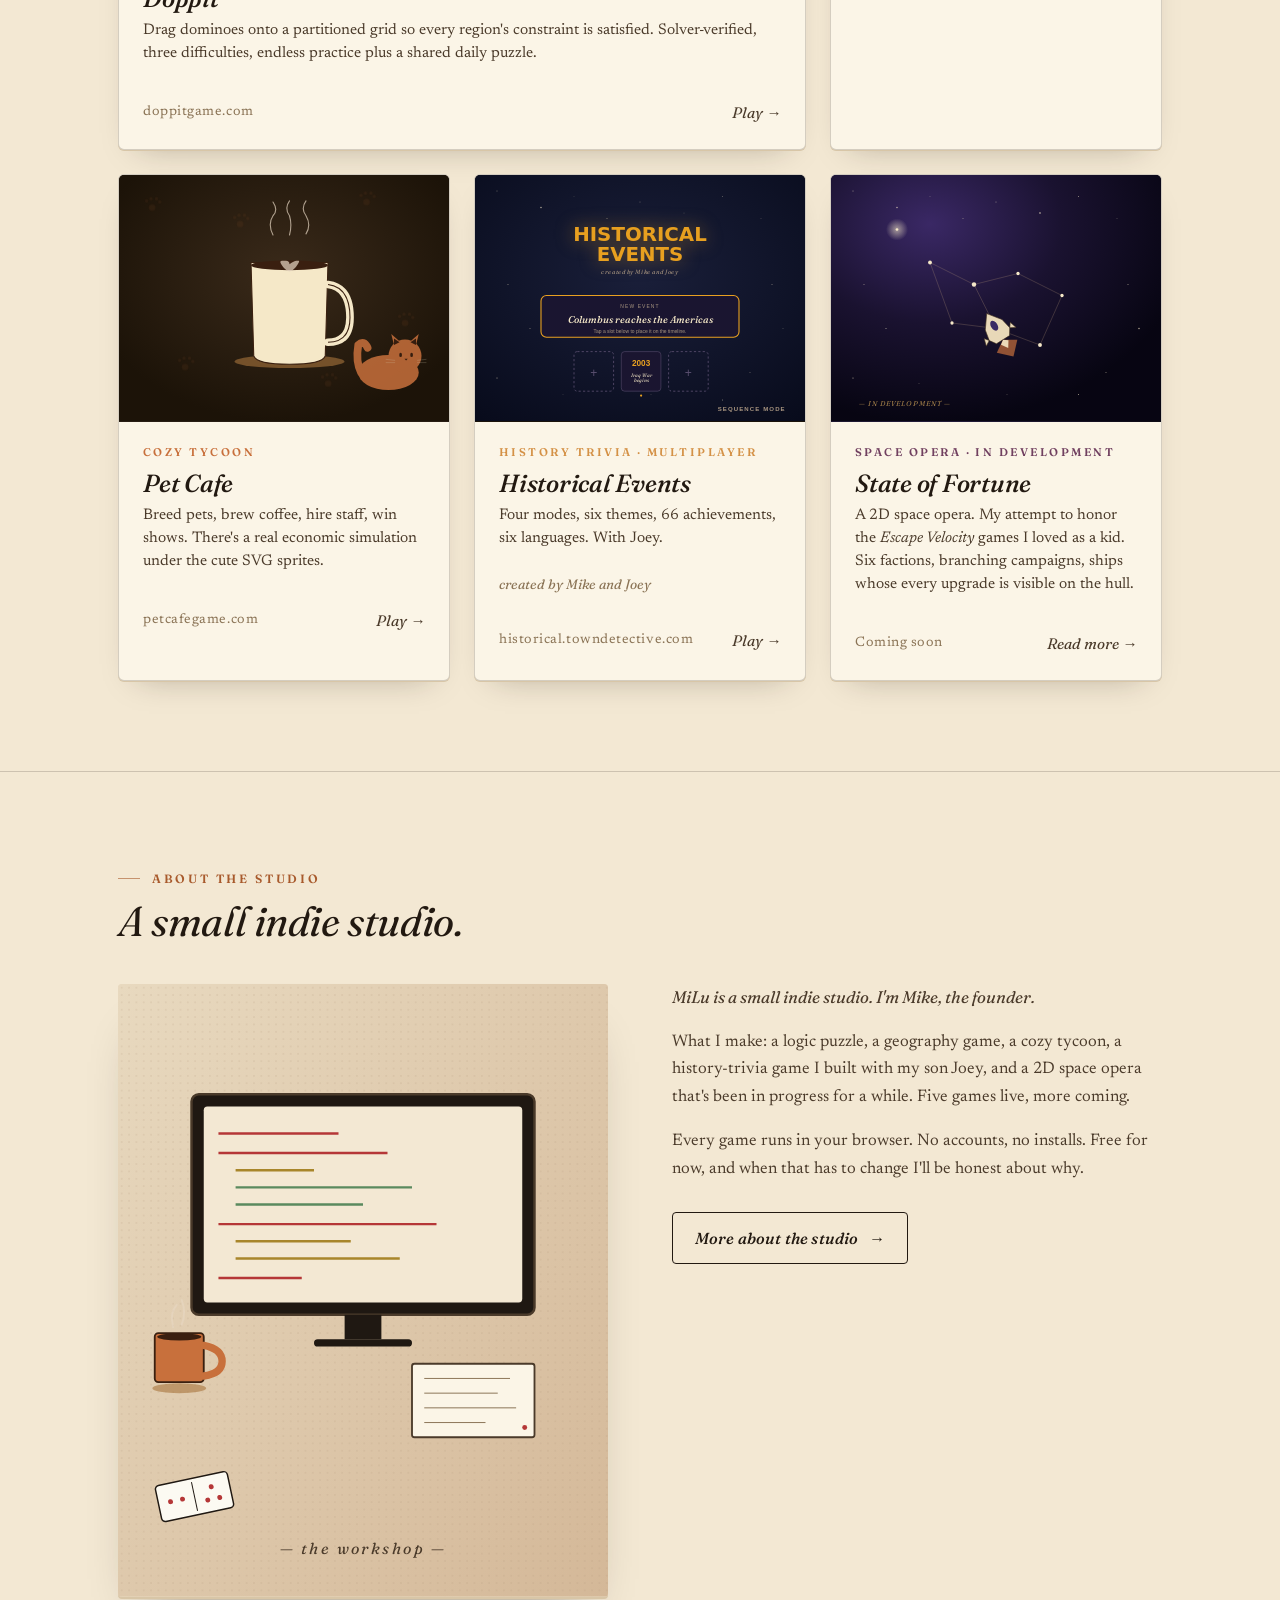
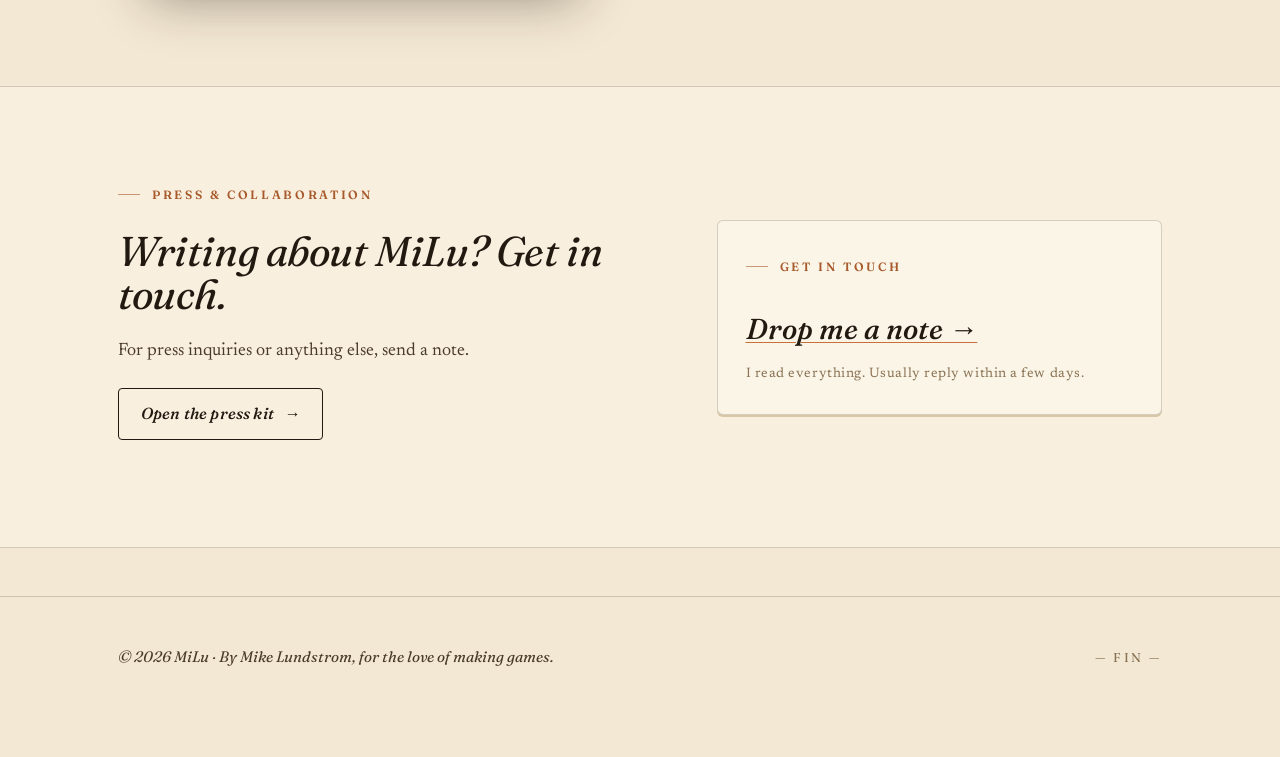
==== commit 1af1bd45: "Reframe MiLu as a small indie studio (drop one-person framing) Replaces every "one-person studio / w" ====
--- a/index.html
+++ b/index.html
@@ -3,19 +3,19 @@
 <head>
 <meta charset="utf-8">
 <meta name="viewport" content="width=device-width, initial-scale=1, viewport-fit=cover">
-<title>MiLu — A one-person game studio crafting puzzles, sims, and adventures</title>
-<meta name="description" content="MiLu is a one-person game studio by Mike Lundstrom. Play Doppit (logic puzzle), Town Detective (geo-guess from above), Historical Events (history trivia, with multiplayer), Pet Cafe (cozy tycoon), and watch for State of Fortune, a 2D space opera honoring the Escape Velocity games.">
+<title>MiLu — A small indie studio crafting puzzles, sims, and adventures</title>
+<meta name="description" content="MiLu is a small indie game studio founded by Mike Lundstrom. Play Doppit (logic puzzle), Town Detective (geo-guess from above), Historical Events (history trivia, with multiplayer), Pet Cafe (cozy tycoon), and watch for State of Fortune, a 2D space opera honoring the Escape Velocity games.">
 <link rel="canonical" href="https://milu.company/">
 
 <meta property="og:type" content="website">
-<meta property="og:title" content="MiLu — A one-person game studio">
-<meta property="og:description" content="Puzzles, sims, and adventures, hand-made by Mike Lundstrom. Doppit, Town Detective, Pet Cafe, and State of Fortune (in development).">
+<meta property="og:title" content="MiLu — A small indie game studio">
+<meta property="og:description" content="Puzzles, sims, and adventures from a small indie studio. Doppit, Town Detective, Historical Events, Pet Cafe, and State of Fortune (in development).">
 <meta property="og:url" content="https://milu.company/">
 <meta property="og:site_name" content="MiLu">
 <meta property="og:image" content="https://milu.company/assets/og.png">
 <meta name="twitter:card" content="summary_large_image">
-<meta name="twitter:title" content="MiLu — A one-person game studio">
-<meta name="twitter:description" content="Puzzles, sims, and adventures, hand-made.">
+<meta name="twitter:title" content="MiLu — A small indie game studio">
+<meta name="twitter:description" content="Puzzles, sims, and adventures from a small indie studio.">
 
 <meta name="theme-color" content="#f3e8d3" media="(prefers-color-scheme: light)">
 <meta name="theme-color" content="#1a1410" media="(prefers-color-scheme: dark)">
@@ -38,7 +38,7 @@
     "@type": "Person",
     "name": "Mike Lundstrom"
   },
-  "description": "A one-person game studio crafting puzzles, sims, and adventures.",
+  "description": "A small indie game studio crafting puzzles, sims, and adventures.",
   "sameAs": []
 }
 </script>
@@ -84,13 +84,13 @@
     <div class="wrap">
       <p class="eyebrow solo fade fade-1">Hand-made games · est. 2026</p>
       <h1 id="hero-title" class="fade fade-2">
-        A one-person game studio crafting <em>puzzles</em>, <em>sims</em>, and <em>adventures</em>.
+        A small indie studio crafting <em>puzzles</em>, <em>sims</em>, and <em>adventures</em>.
       </h1>
       <div class="pip-row fade fade-3" aria-hidden="true">
         <span class="pip"></span><span class="pip"></span><span class="pip"></span><span class="pip"></span><span class="pip"></span>
       </div>
       <p class="lede fade fade-3">
-        I'm Mike, the person behind MiLu. The catalogue below is everything I've shipped so far,
+        I'm Mike, the founder of MiLu. The catalogue below is everything we've shipped so far,
         plus a space opera that's still in progress. All of it runs in your browser. All of it is free.
       </p>
       <div class="actions fade fade-4" style="margin-top: 28px;">
@@ -109,7 +109,7 @@
       <header class="section-head">
         <div>
           <p class="eyebrow solo">The catalogue</p>
-          <h2 id="games-title">Five games. One pair of hands.</h2>
+          <h2 id="games-title">Five games. Different every time.</h2>
         </div>
         <p class="aside">
           Each game lives on its own domain. Free to play, no account, no install.
@@ -593,7 +593,7 @@
       <header class="section-head">
         <div>
           <p class="eyebrow solo">About the studio</p>
-          <h2 id="about-title">A workshop of one.</h2>
+          <h2 id="about-title">A small indie studio.</h2>
         </div>
       </header>
 
@@ -673,7 +673,7 @@
           </svg>
         </div>
         <div class="about-text">
-          <p class="lede">MiLu is a one-person studio. The one person is me, Mike.</p>
+          <p class="lede">MiLu is a small indie studio. I'm Mike, the founder.</p>
           <p>
             What I make: a logic puzzle, a geography game, a cozy tycoon, a history-trivia game I
             built with my son Joey, and a 2D space opera that's been in progress for a while. Five
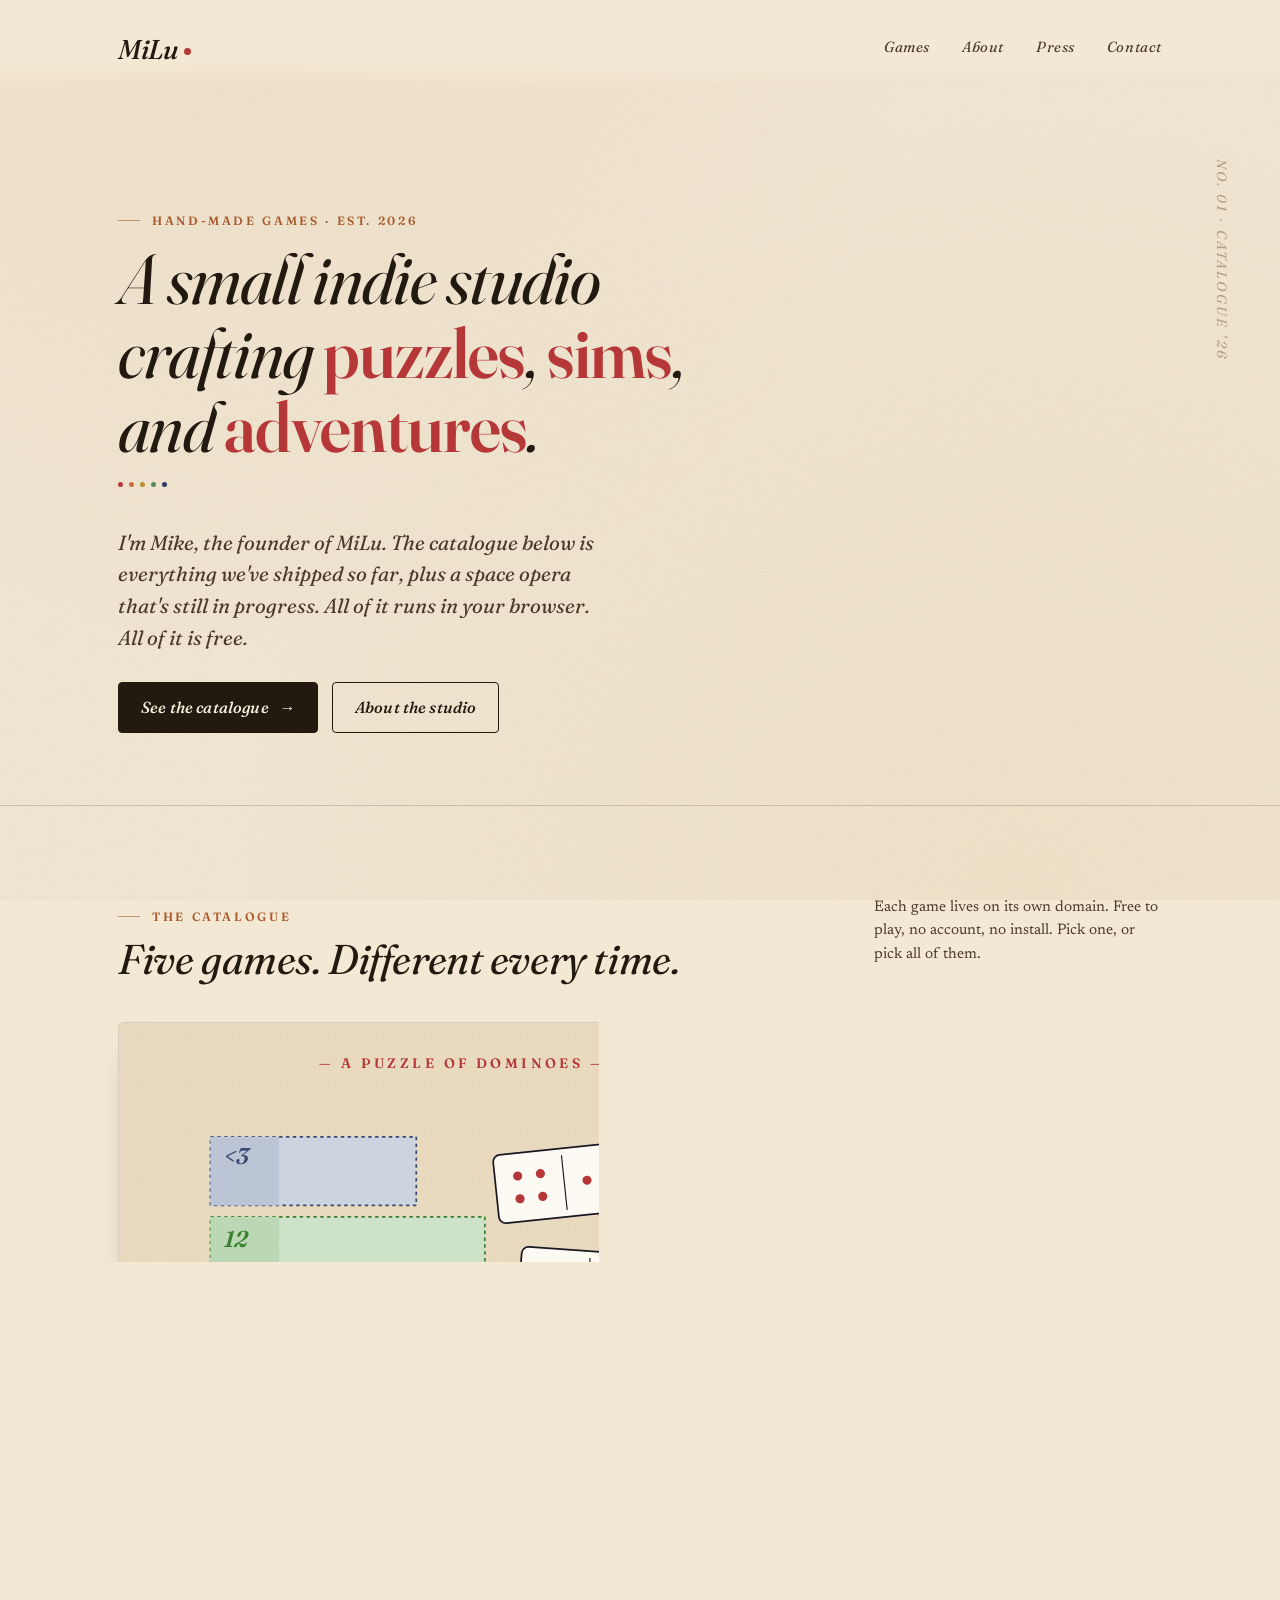
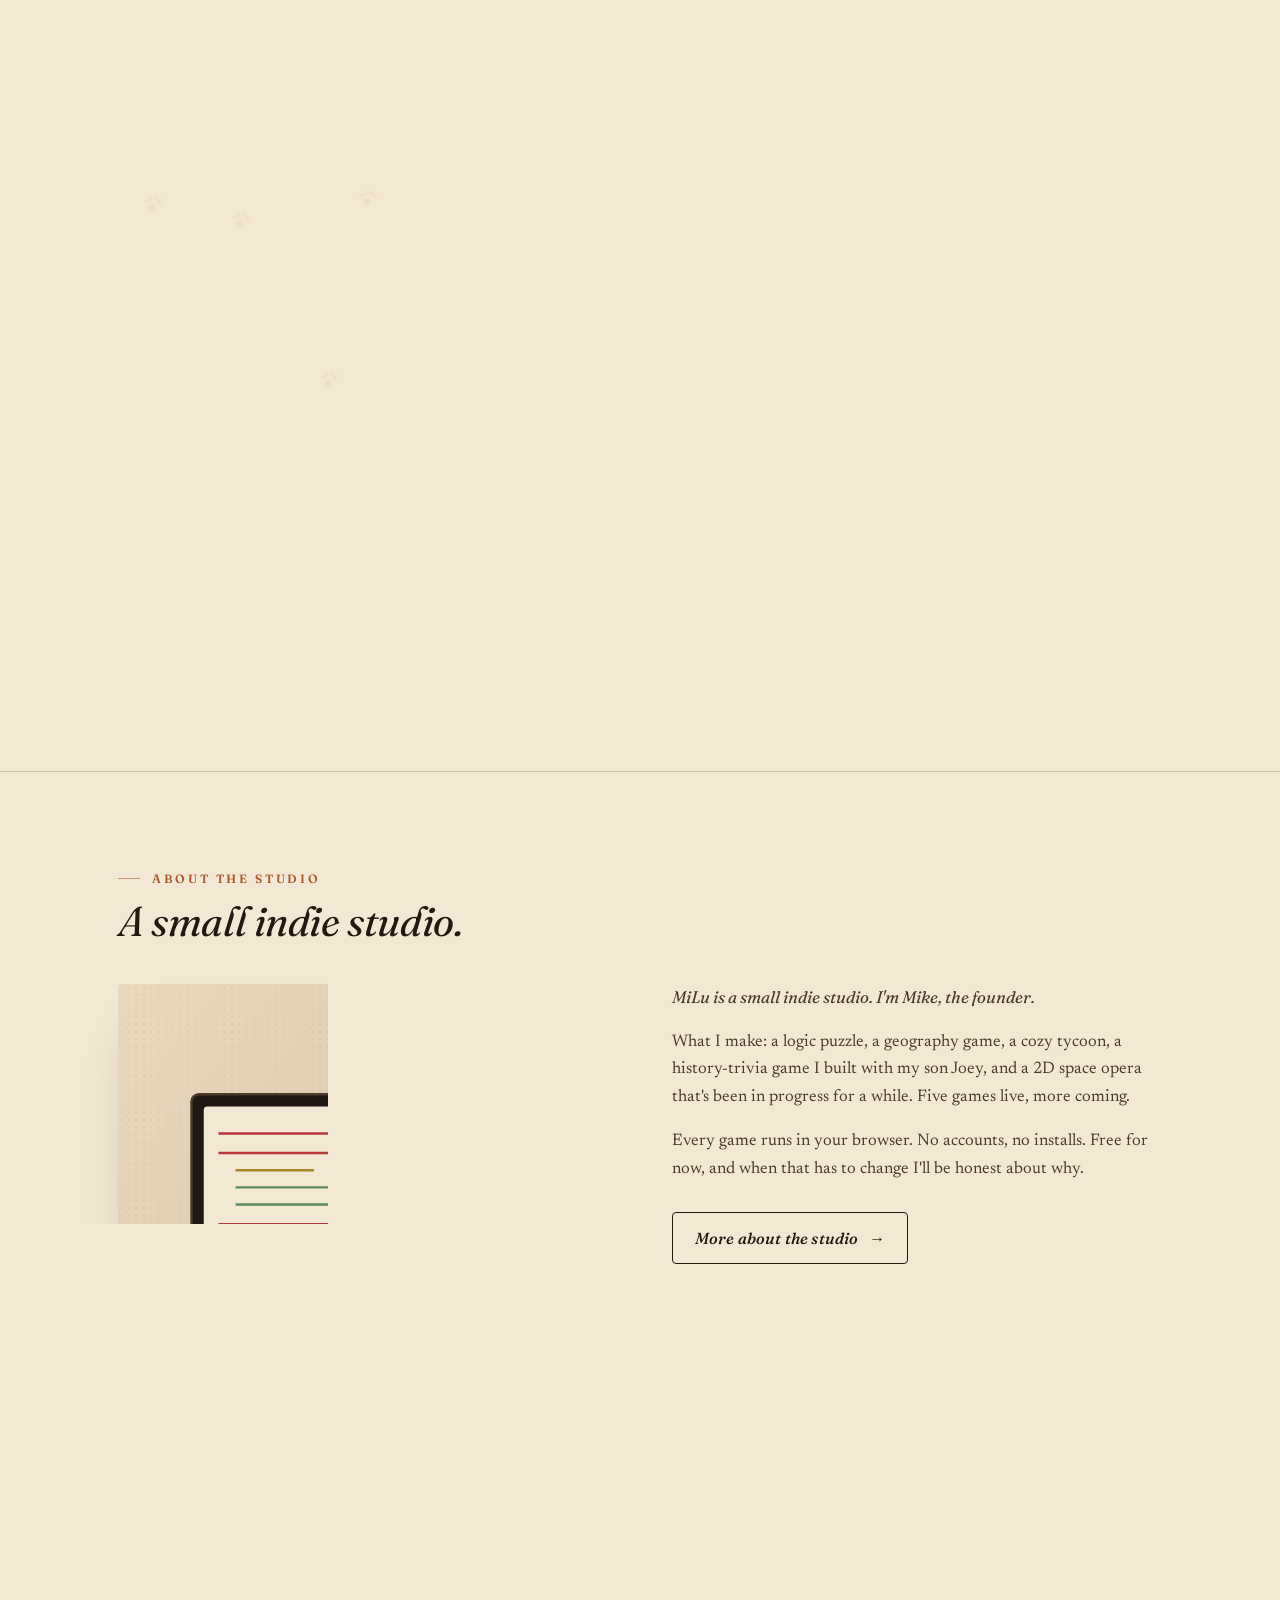
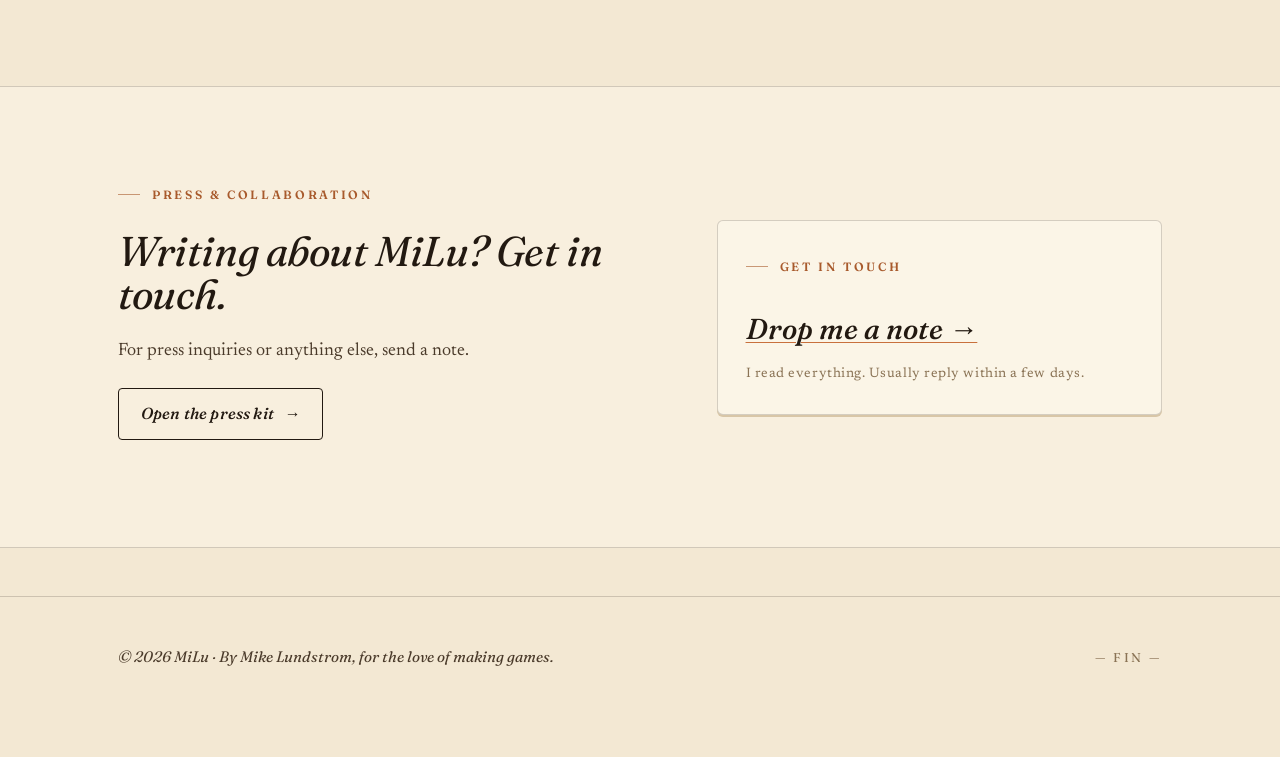
==== commit 0144eff7: "State of Fortune is live at stateoffortune.com Drops every "in development" / "Coming soon" / "Miles" ====
--- a/index.html
+++ b/index.html
@@ -4,12 +4,12 @@
 <meta charset="utf-8">
 <meta name="viewport" content="width=device-width, initial-scale=1, viewport-fit=cover">
 <title>MiLu — A small indie studio crafting puzzles, sims, and adventures</title>
-<meta name="description" content="MiLu is a small indie game studio founded by Mike Lundstrom. Play Doppit (logic puzzle), Town Detective (geo-guess from above), Historical Events (history trivia, with multiplayer), Pet Cafe (cozy tycoon), and watch for State of Fortune, a 2D space opera honoring the Escape Velocity games.">
+<meta name="description" content="MiLu is a small indie game studio founded by Mike Lundstrom. Play Doppit (logic puzzle), Town Detective (geo-guess from above), Historical Events (history trivia, with multiplayer), Pet Cafe (cozy tycoon), and State of Fortune, a 2D space opera honoring the Escape Velocity games.">
 <link rel="canonical" href="https://milu.company/">
 
 <meta property="og:type" content="website">
 <meta property="og:title" content="MiLu — A small indie game studio">
-<meta property="og:description" content="Puzzles, sims, and adventures from a small indie studio. Doppit, Town Detective, Historical Events, Pet Cafe, and State of Fortune (in development).">
+<meta property="og:description" content="Puzzles, sims, and adventures from a small indie studio. Doppit, Town Detective, Historical Events, Pet Cafe, and State of Fortune.">
 <meta property="og:url" content="https://milu.company/">
 <meta property="og:site_name" content="MiLu">
 <meta property="og:image" content="https://milu.company/assets/og.png">
@@ -52,7 +52,7 @@
     { "@type": "ListItem", "position": 2, "item": { "@type": "VideoGame", "name": "Town Detective", "url": "https://towndetective.com/", "genre": ["Geography", "Puzzle"], "applicationCategory": "Game" } },
     { "@type": "ListItem", "position": 3, "item": { "@type": "VideoGame", "name": "Historical Events", "url": "https://historical.towndetective.com/", "genre": ["History trivia", "Timeline puzzle", "Multiplayer"], "applicationCategory": "Game" } },
     { "@type": "ListItem", "position": 4, "item": { "@type": "VideoGame", "name": "Pet Cafe", "url": "https://petcafegame.com/", "genre": ["Tycoon", "Cozy simulation"], "applicationCategory": "Game" } },
-    { "@type": "ListItem", "position": 5, "item": { "@type": "VideoGame", "name": "State of Fortune", "url": "https://milu.company/games/state-of-fortune/", "genre": ["Space opera", "Action RPG"], "applicationCategory": "Game" } }
+    { "@type": "ListItem", "position": 5, "item": { "@type": "VideoGame", "name": "State of Fortune", "url": "https://stateoffortune.com/", "genre": ["Space opera", "Action RPG"], "applicationCategory": "Game" } }
   ]
 }
 </script>
@@ -565,17 +565,15 @@
                 <path d="M 22 12 L 32 18 L 28 4 Z" fill="#e8d8b8" stroke="#3a2a1a" stroke-width="1"/>
               </g>
 
-              <!-- "in development" stamp -->
-              <text x="50" y="420" font-family="Fraunces, serif" font-style="italic" font-size="13" fill="#d6a85a" opacity="0.75" letter-spacing="2">— IN DEVELOPMENT —</text>
             </svg>
           </div>
           <div class="card-body">
-            <span class="card-tag coming">Space opera · in development</span>
+            <span class="card-tag" style="color: var(--c-stateoffortune)">Space opera</span>
             <h3 id="card-sof-title" class="card-title">State of Fortune</h3>
             <p class="card-summary">A 2D space opera. My attempt to honor the <em>Escape Velocity</em> games I loved as a kid. Six factions, branching campaigns, ships whose every upgrade is visible on the hull.</p>
             <div class="card-meta">
-              <span class="fine">Coming soon</span>
-              <span class="arrow">Read more →</span>
+              <span class="fine">stateoffortune.com</span>
+              <span class="arrow">Play →</span>
             </div>
           </div>
         </a>
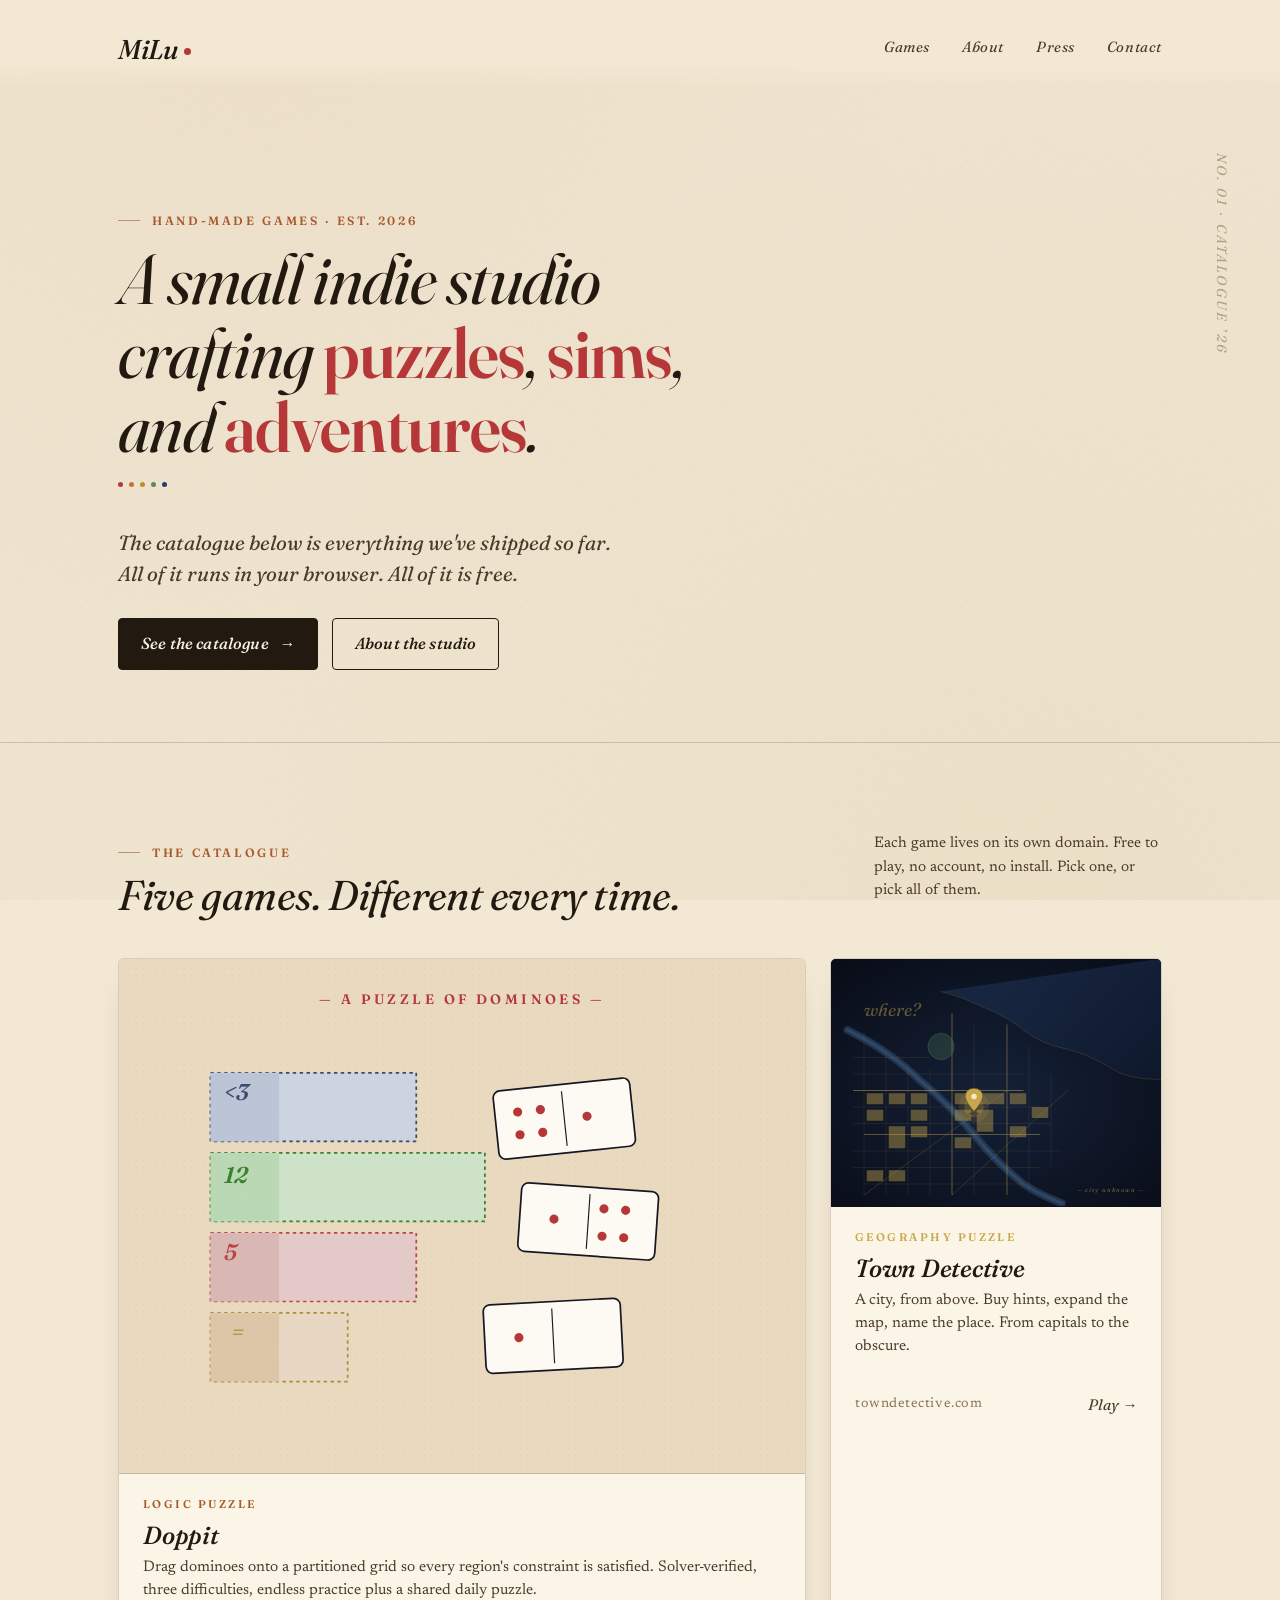
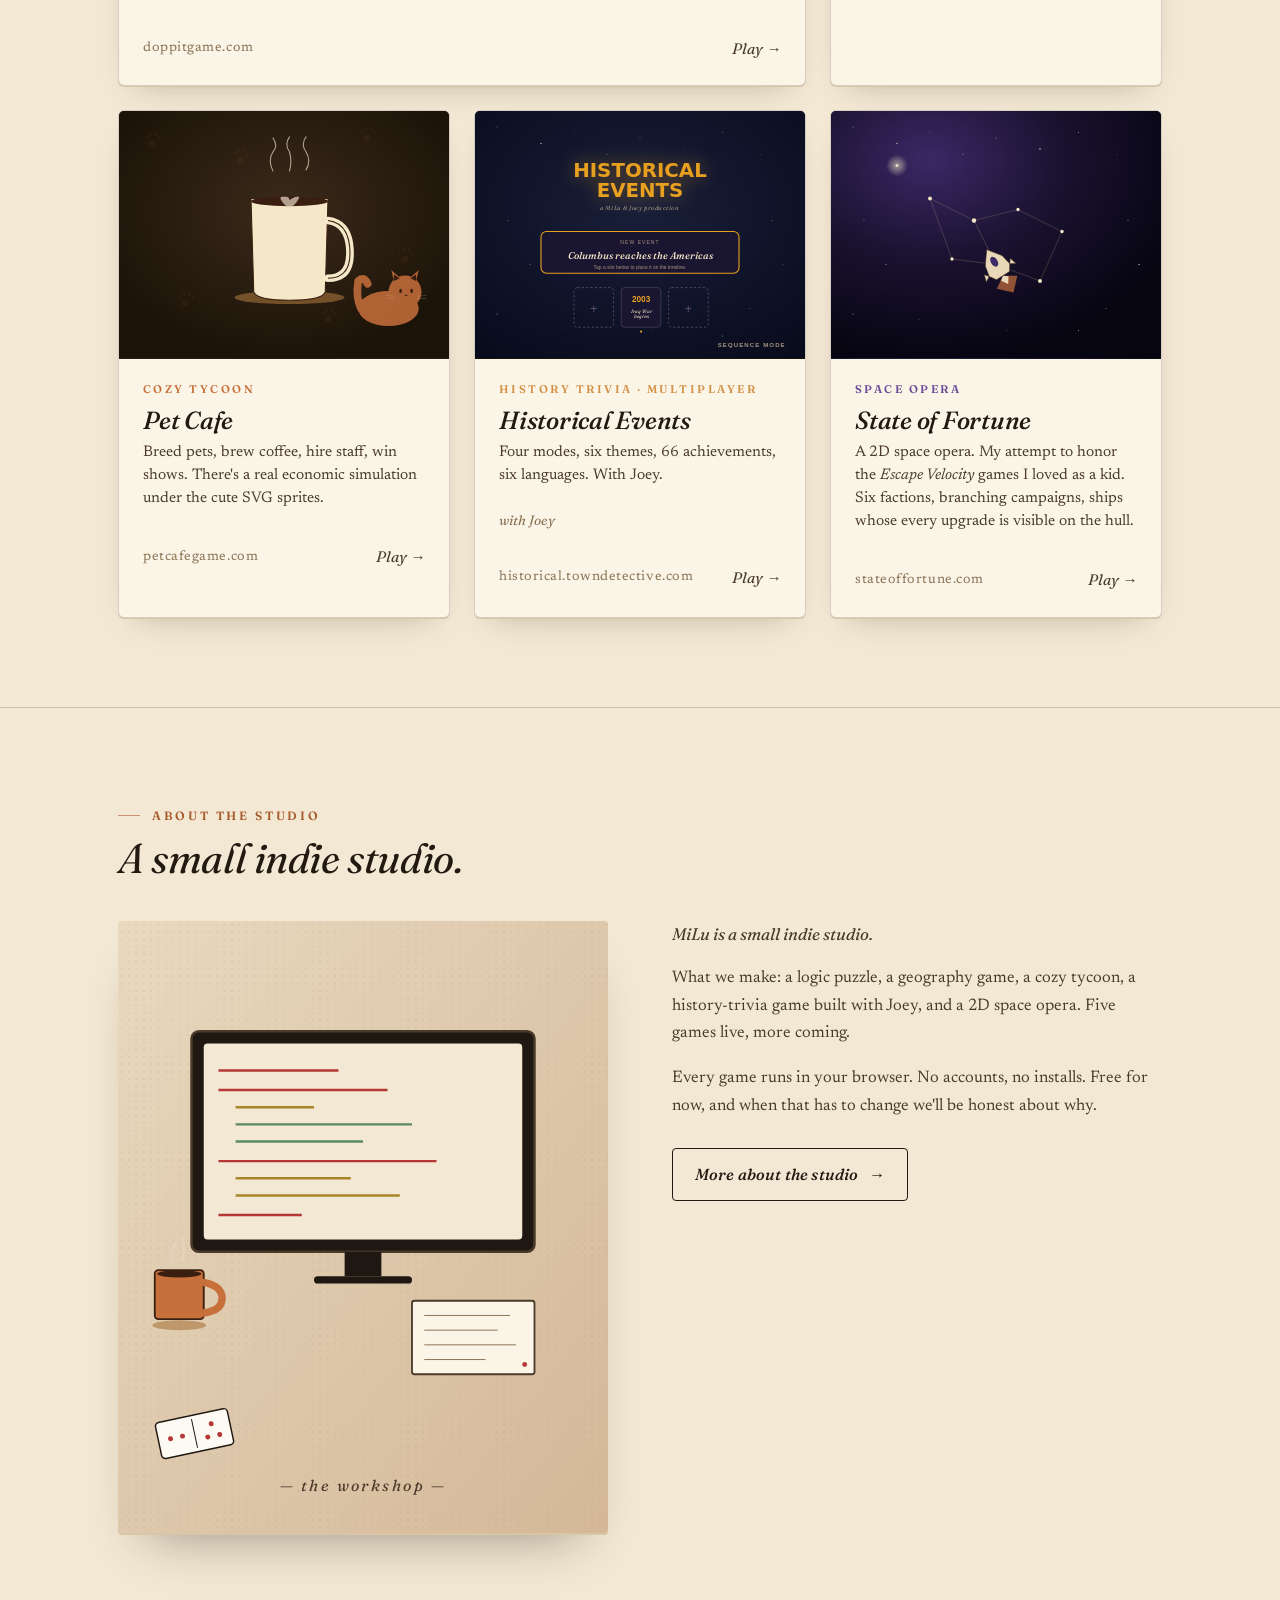
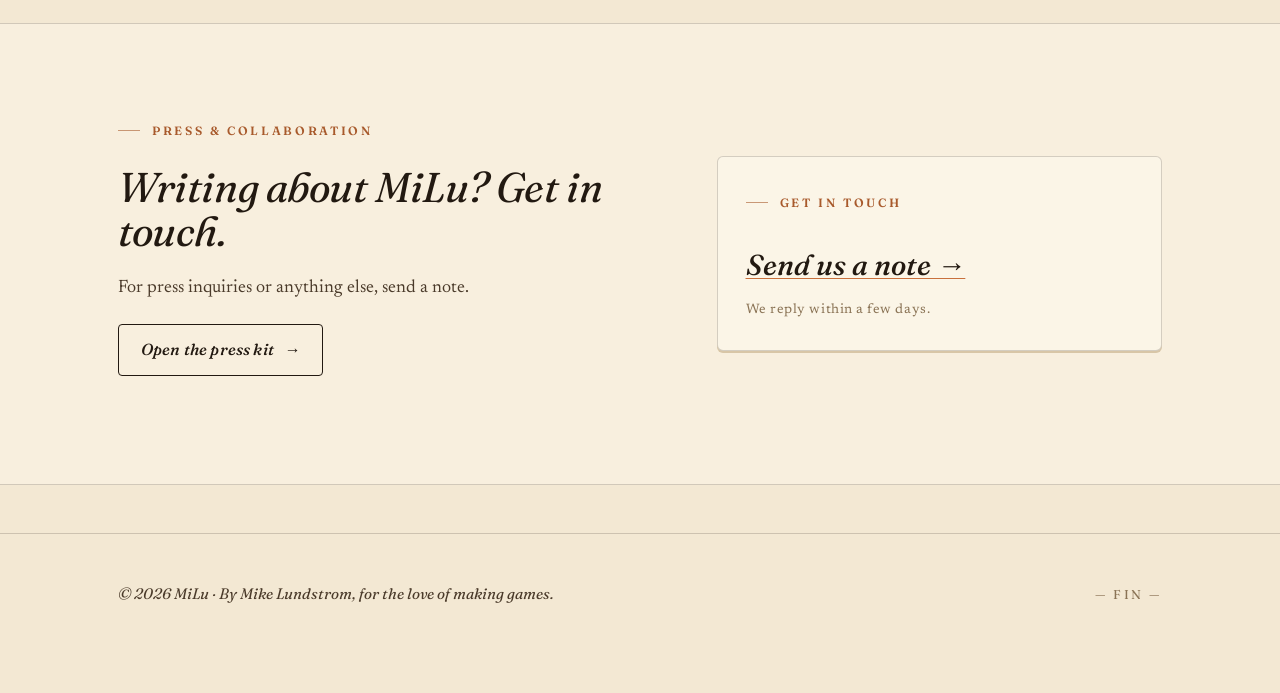
==== commit 86c40704: "Shift to collective voice (we/us) across the catalogue Drops the remaining first-person-singular fra" ====
--- a/index.html
+++ b/index.html
@@ -90,8 +90,8 @@
         <span class="pip"></span><span class="pip"></span><span class="pip"></span><span class="pip"></span><span class="pip"></span>
       </div>
       <p class="lede fade fade-3">
-        I'm Mike, the founder of MiLu. The catalogue below is everything we've shipped so far,
-        plus a space opera that's still in progress. All of it runs in your browser. All of it is free.
+        The catalogue below is everything we've shipped so far. All of it runs in your browser.
+        All of it is free.
       </p>
       <div class="actions fade fade-4" style="margin-top: 28px;">
         <a class="btn" href="#games">See the catalogue <span class="arrow">→</span></a>
@@ -452,7 +452,7 @@
                     style="filter: drop-shadow(0 0 16px rgba(232, 160, 32, 0.5));">EVENTS</text>
               <text x="300" y="180" text-anchor="middle"
                     font-family="Fraunces, serif" font-style="italic" font-size="11"
-                    fill="#a89580" letter-spacing="1">created by Mike and Joey</text>
+                    fill="#a89580" letter-spacing="1">a MiLu &amp; Joey production</text>
 
               <!-- Sequence mode UI mockup: NEW EVENT card + timeline below -->
               <!-- Event card (top) -->
@@ -489,7 +489,7 @@
             <span class="card-tag" style="color: var(--c-historical)">History trivia · multiplayer</span>
             <h3 id="card-h-title" class="card-title">Historical Events</h3>
             <p class="card-summary">Four modes, six themes, 66 achievements, six languages. With Joey.</p>
-            <p class="card-credit">created by Mike and Joey</p>
+            <p class="card-credit">with Joey</p>
             <div class="card-meta">
               <span class="fine">historical.towndetective.com</span>
               <span class="arrow">Play →</span>
@@ -671,15 +671,14 @@
           </svg>
         </div>
         <div class="about-text">
-          <p class="lede">MiLu is a small indie studio. I'm Mike, the founder.</p>
+          <p class="lede">MiLu is a small indie studio.</p>
           <p>
-            What I make: a logic puzzle, a geography game, a cozy tycoon, a history-trivia game I
-            built with my son Joey, and a 2D space opera that's been in progress for a while. Five
-            games live, more coming.
+            What we make: a logic puzzle, a geography game, a cozy tycoon, a history-trivia game
+            built with Joey, and a 2D space opera. Five games live, more coming.
           </p>
           <p>
             Every game runs in your browser. No accounts, no installs. Free for now, and when that
-            has to change I'll be honest about why.
+            has to change we'll be honest about why.
           </p>
           <p style="margin-top: 28px;">
             <a class="btn ghost" href="/about/">More about the studio <span class="arrow">→</span></a>
@@ -707,9 +706,9 @@
         <div class="contact-card">
           <p class="eyebrow solo">Get in touch</p>
           <p class="email" style="margin: 18px 0 12px;">
-            <a href="/contact/">Drop me a note →</a>
+            <a href="/contact/">Send us a note →</a>
           </p>
-          <p class="fine" style="margin: 0; color: var(--ink-faint);">I read everything. Usually reply within a few days.</p>
+          <p class="fine" style="margin: 0; color: var(--ink-faint);">We reply within a few days.</p>
         </div>
       </div>
     </div>
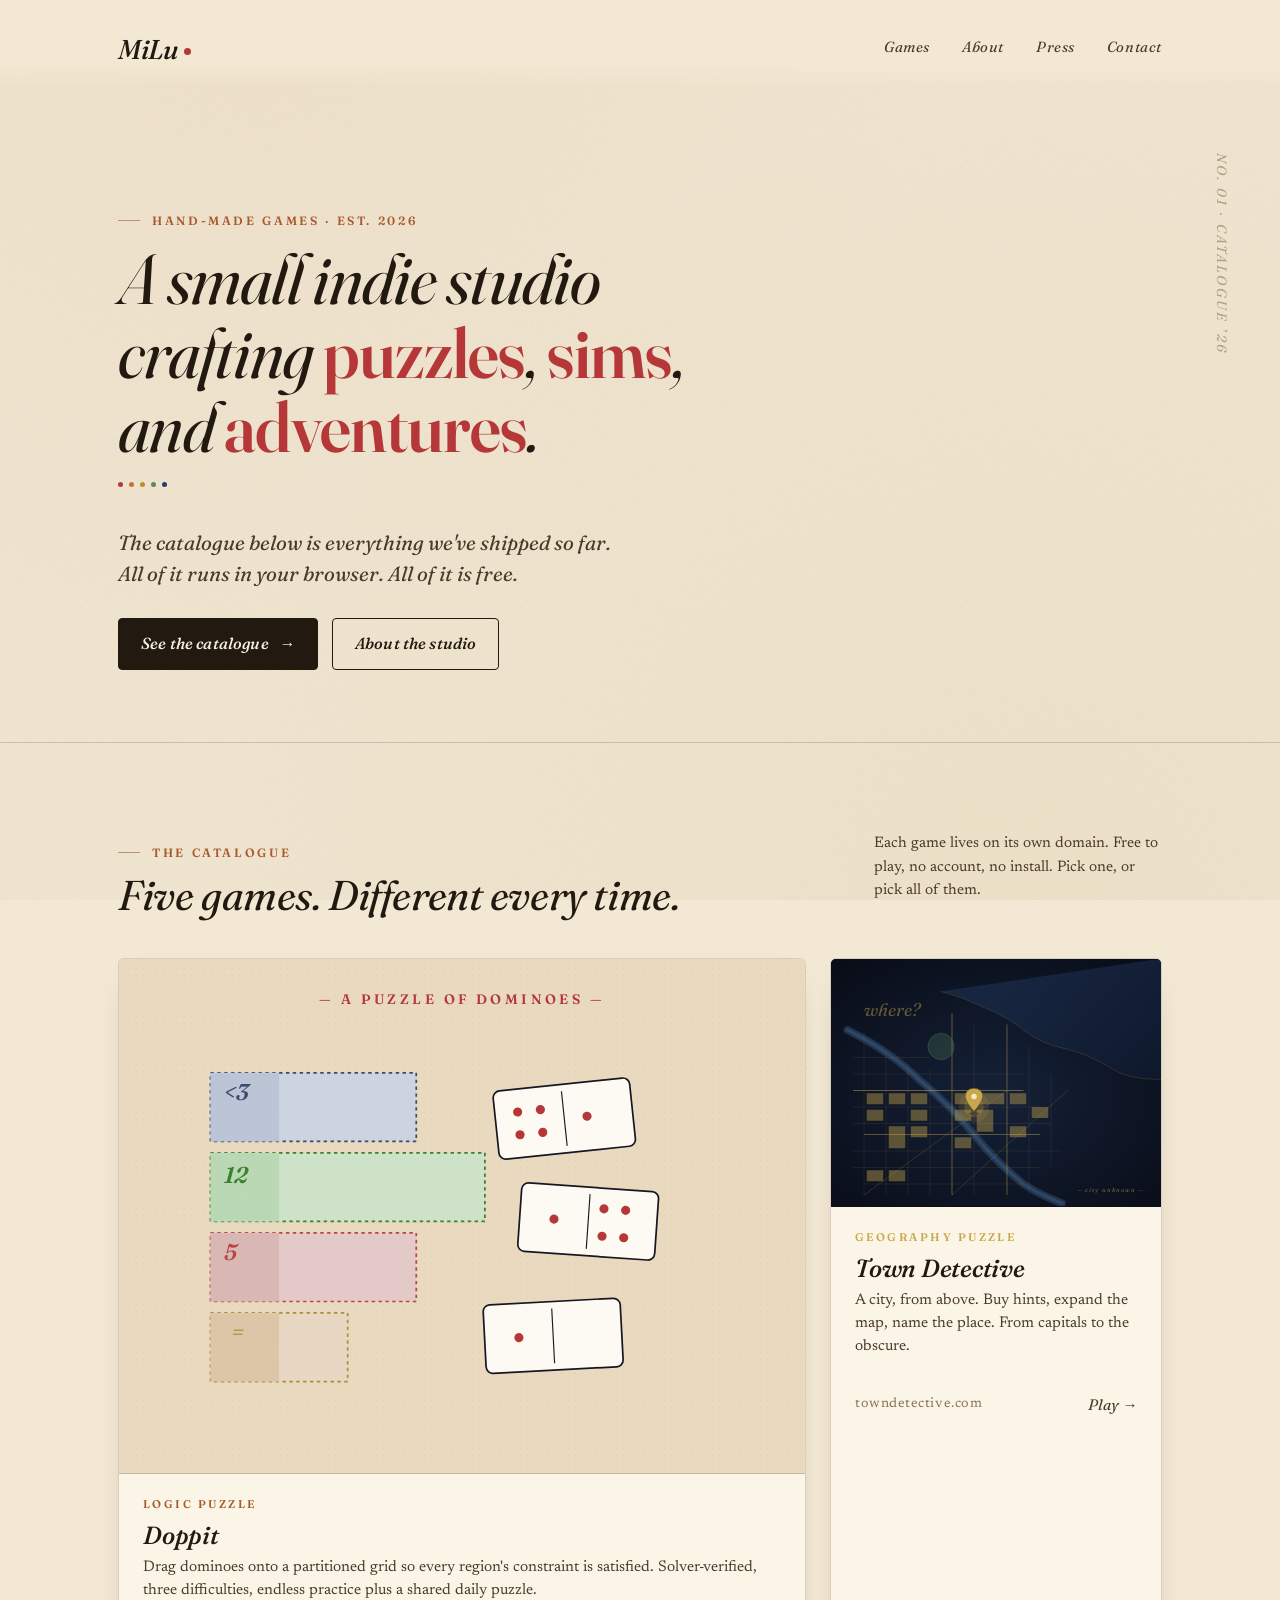
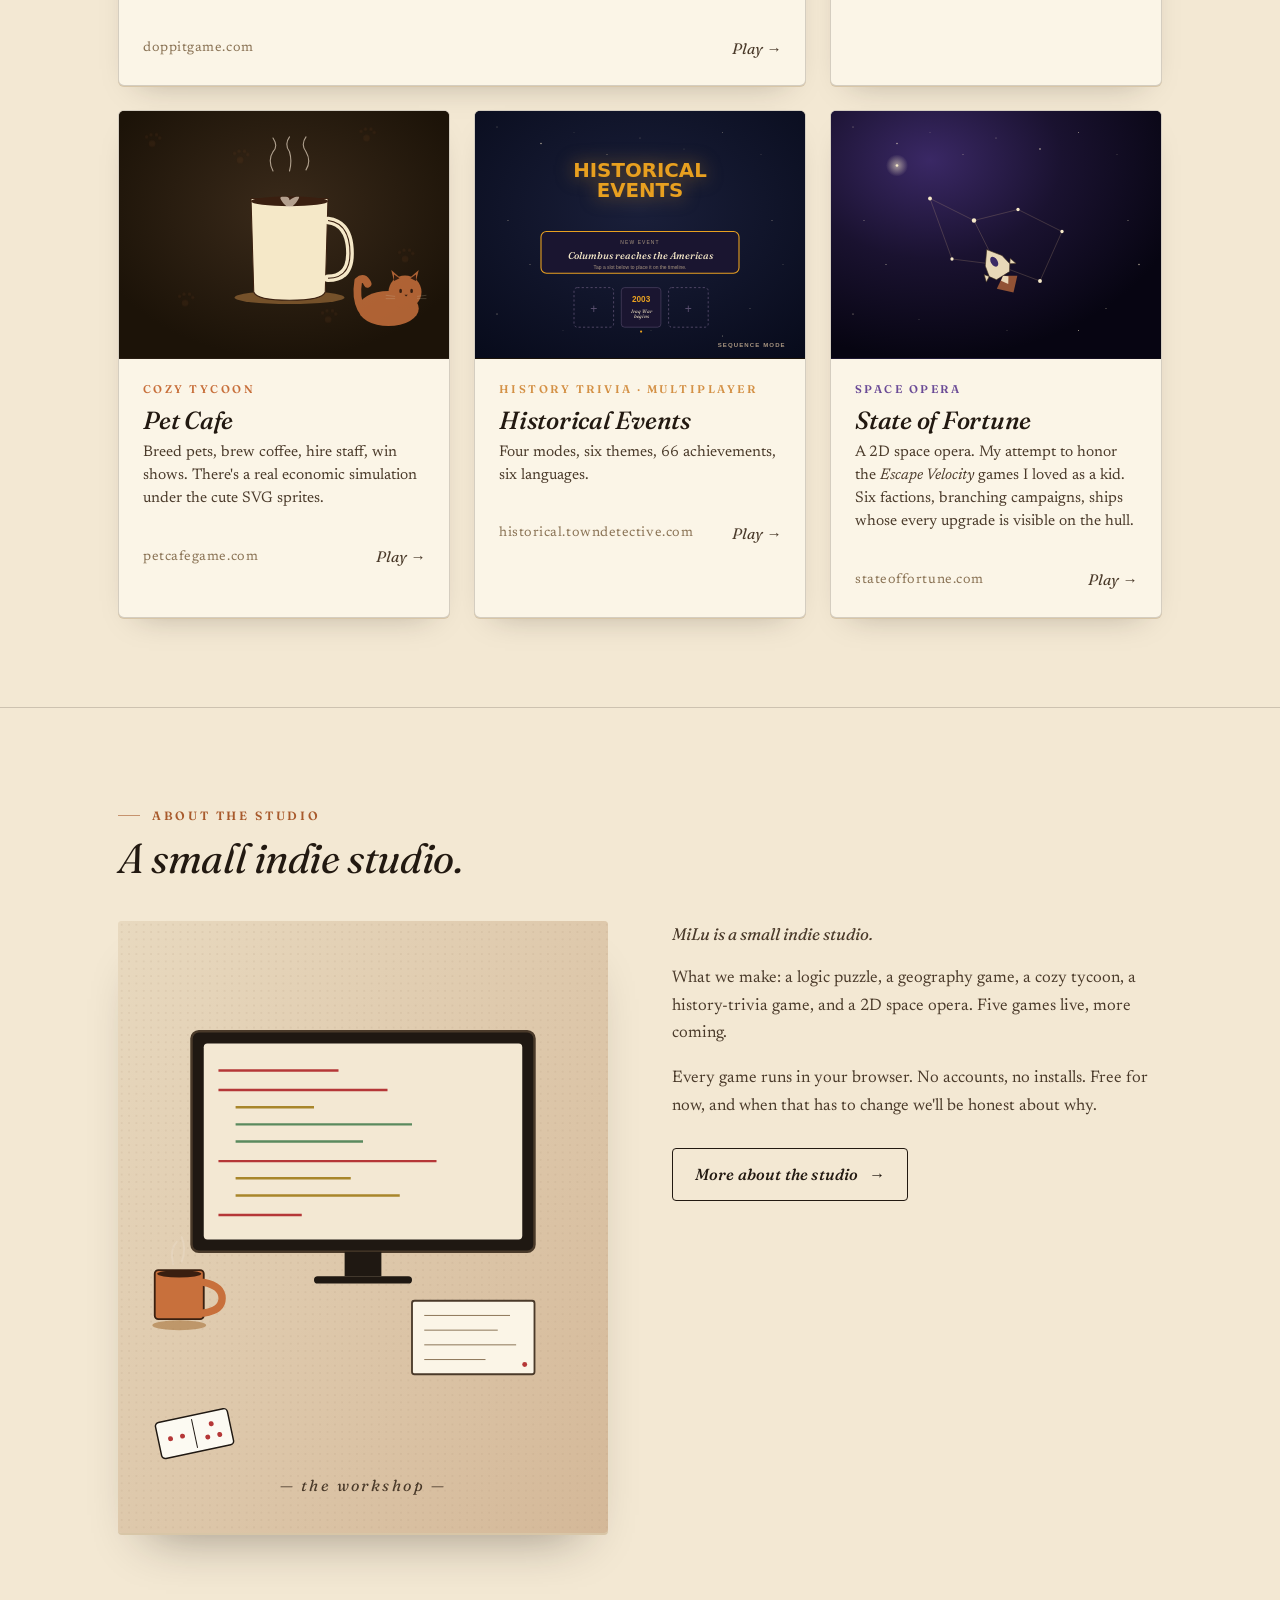
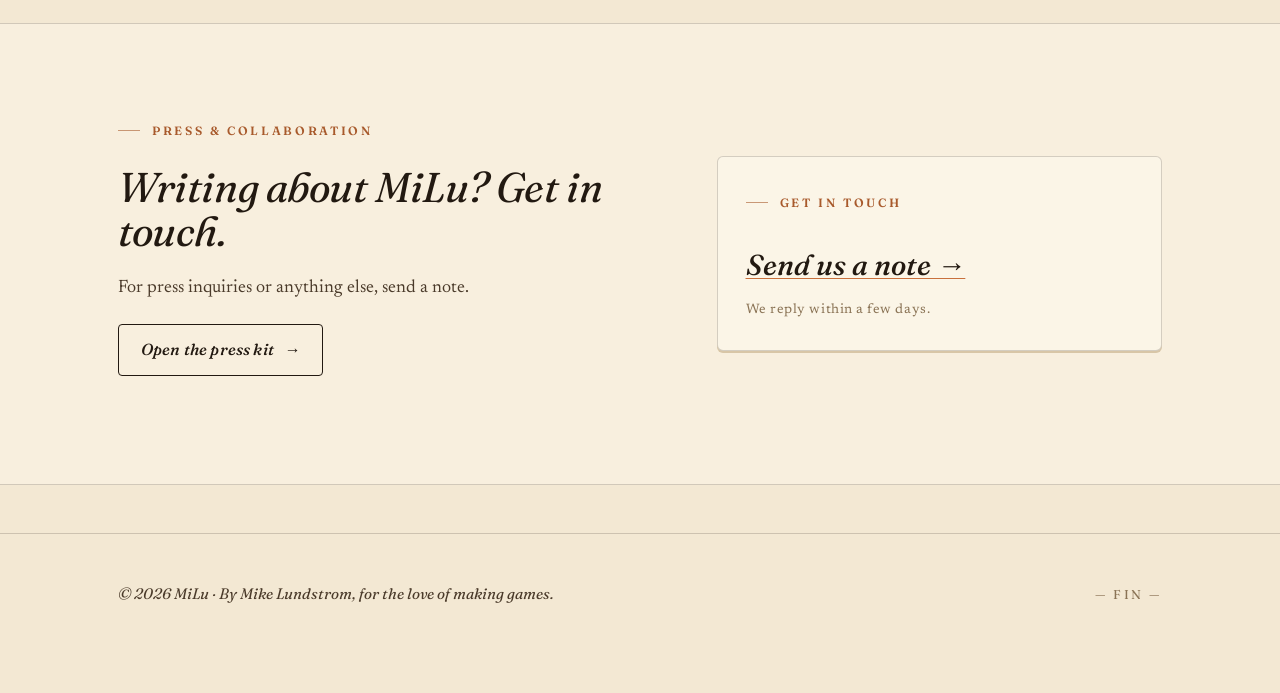
==== commit 92992637: "A+B: remove remaining singular voice + drop Joey credits from catalogue pages A: Convert remaining f" ====
--- a/index.html
+++ b/index.html
@@ -450,9 +450,6 @@
                     font-family="Nunito, system-ui, sans-serif" font-weight="800" font-size="36"
                     fill="#e8a020"
                     style="filter: drop-shadow(0 0 16px rgba(232, 160, 32, 0.5));">EVENTS</text>
-              <text x="300" y="180" text-anchor="middle"
-                    font-family="Fraunces, serif" font-style="italic" font-size="11"
-                    fill="#a89580" letter-spacing="1">a MiLu &amp; Joey production</text>
 
               <!-- Sequence mode UI mockup: NEW EVENT card + timeline below -->
               <!-- Event card (top) -->
@@ -488,8 +485,7 @@
           <div class="card-body">
             <span class="card-tag" style="color: var(--c-historical)">History trivia · multiplayer</span>
             <h3 id="card-h-title" class="card-title">Historical Events</h3>
-            <p class="card-summary">Four modes, six themes, 66 achievements, six languages. With Joey.</p>
-            <p class="card-credit">with Joey</p>
+            <p class="card-summary">Four modes, six themes, 66 achievements, six languages.</p>
             <div class="card-meta">
               <span class="fine">historical.towndetective.com</span>
               <span class="arrow">Play →</span>
@@ -673,8 +669,8 @@
         <div class="about-text">
           <p class="lede">MiLu is a small indie studio.</p>
           <p>
-            What we make: a logic puzzle, a geography game, a cozy tycoon, a history-trivia game
-            built with Joey, and a 2D space opera. Five games live, more coming.
+            What we make: a logic puzzle, a geography game, a cozy tycoon, a history-trivia game,
+            and a 2D space opera. Five games live, more coming.
           </p>
           <p>
             Every game runs in your browser. No accounts, no installs. Free for now, and when that
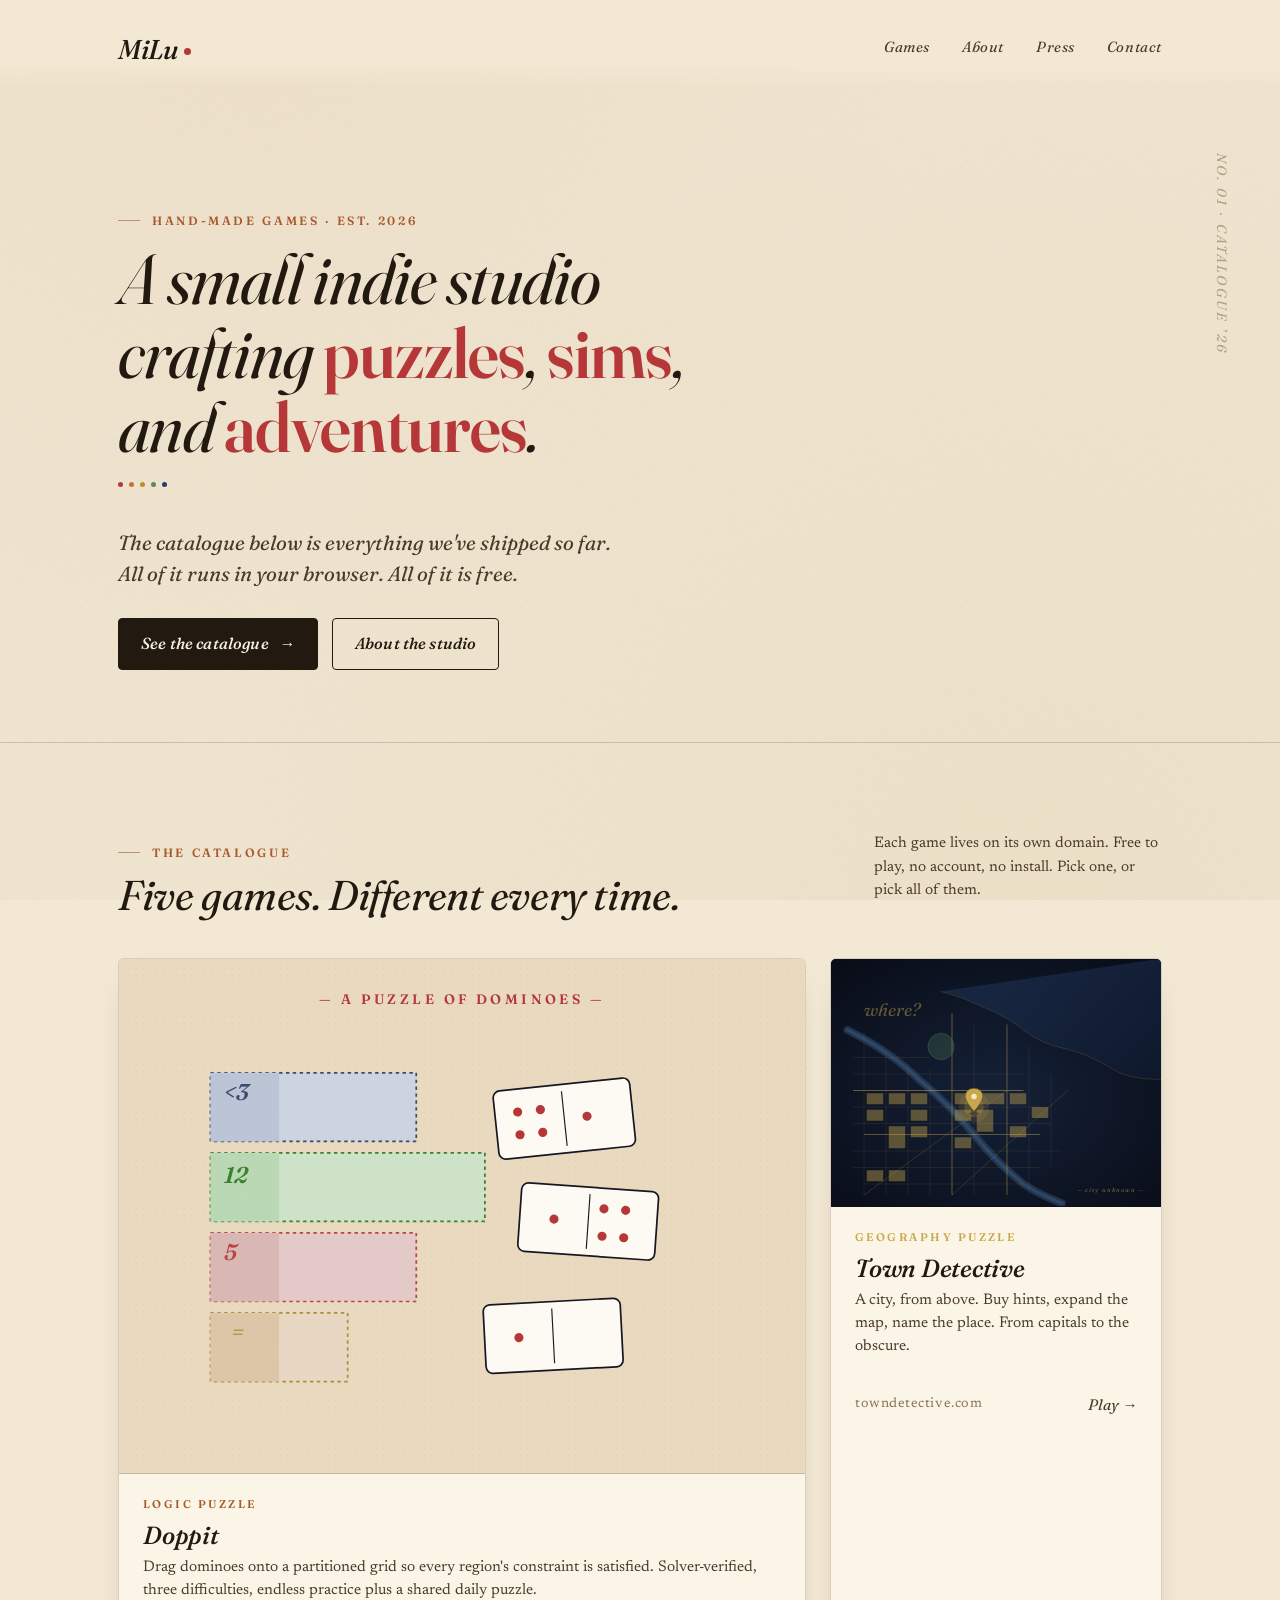
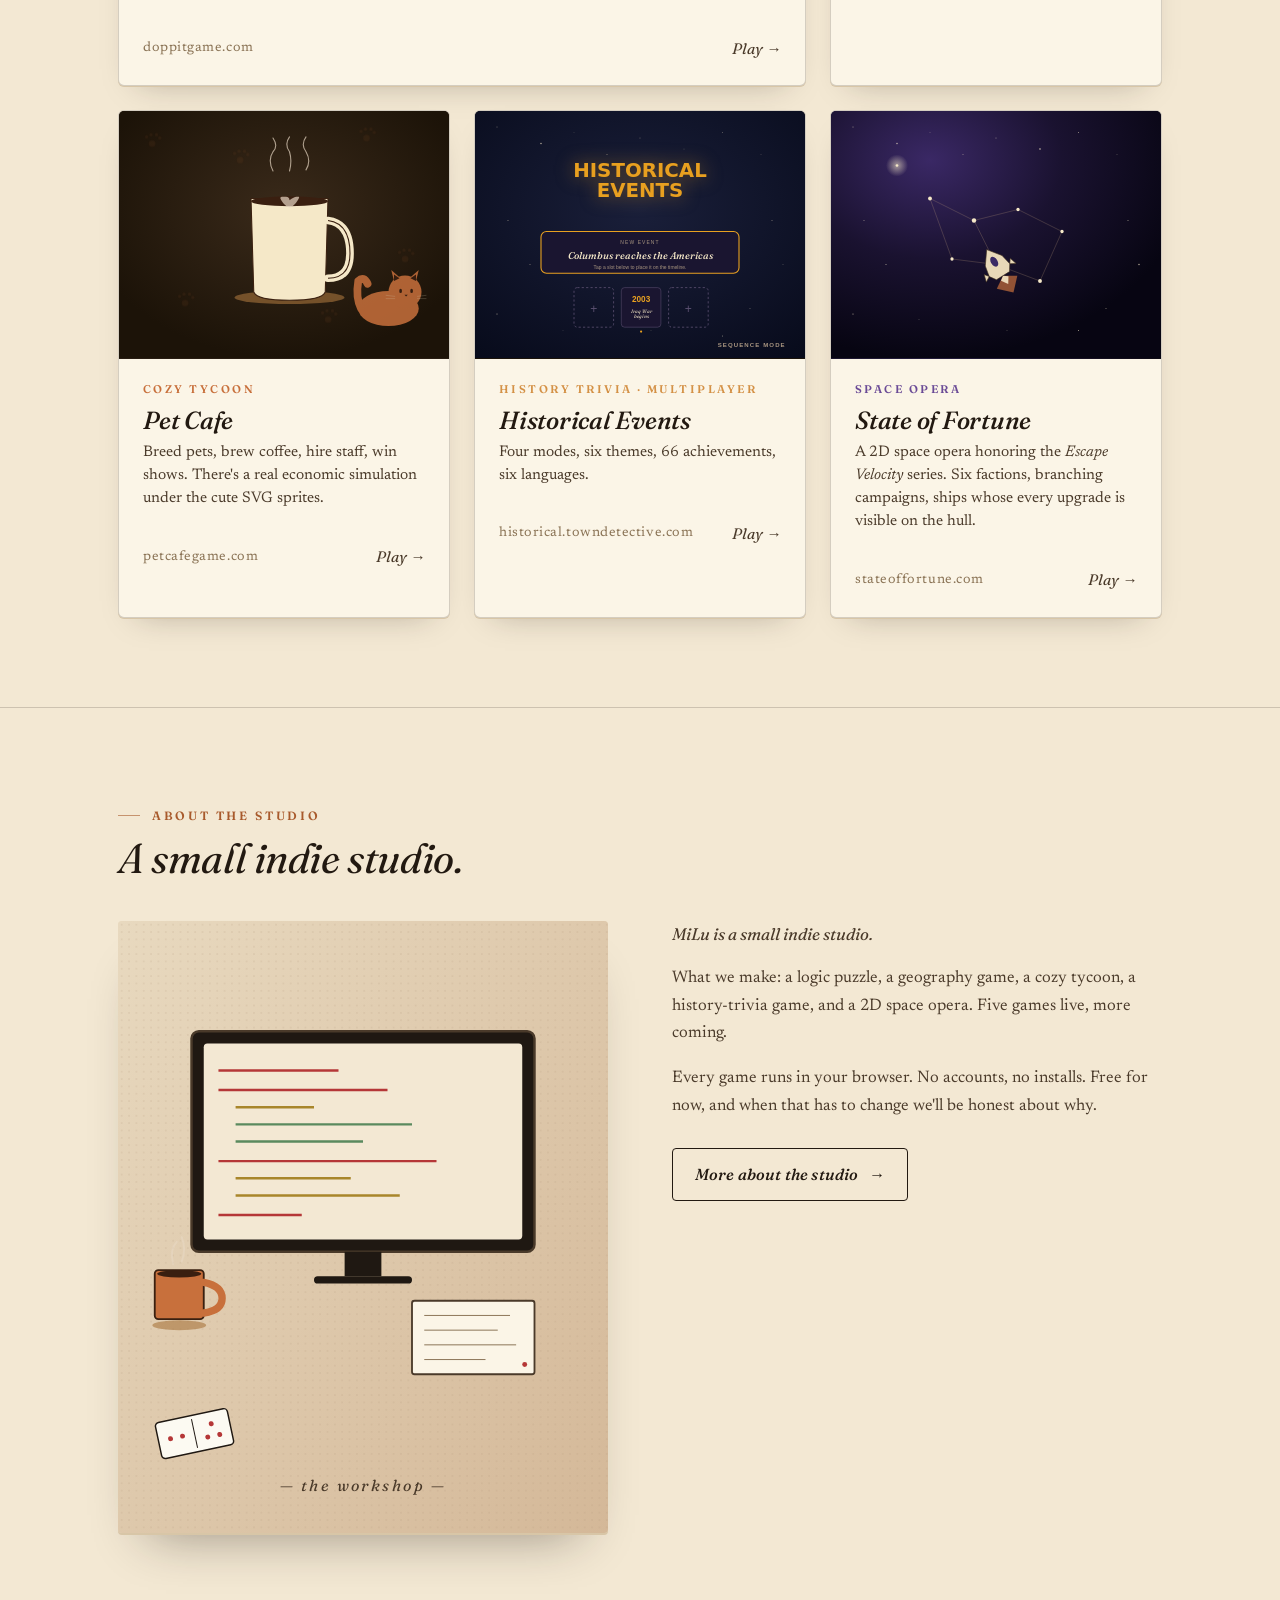
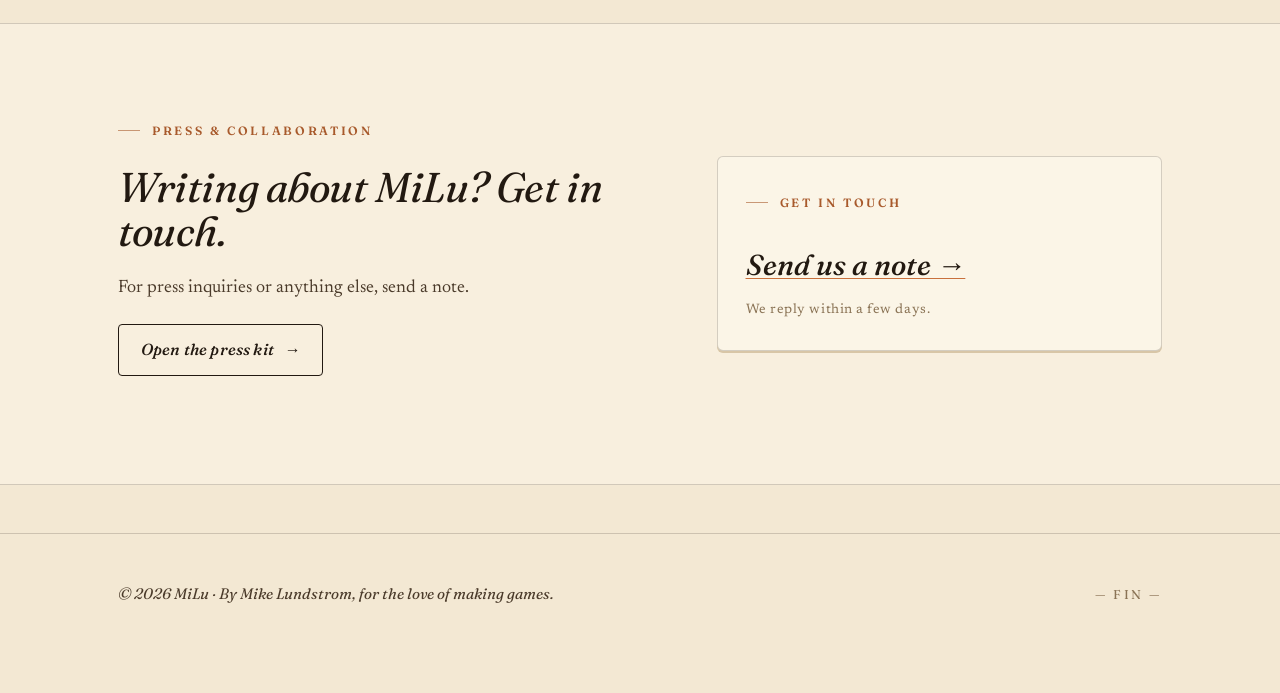
==== commit 7d28d7ce: "Clean up the seven singular-voice misses + drop "Created by" meta row Seven remaining first-person-s" ====
--- a/index.html
+++ b/index.html
@@ -566,7 +566,7 @@
           <div class="card-body">
             <span class="card-tag" style="color: var(--c-stateoffortune)">Space opera</span>
             <h3 id="card-sof-title" class="card-title">State of Fortune</h3>
-            <p class="card-summary">A 2D space opera. My attempt to honor the <em>Escape Velocity</em> games I loved as a kid. Six factions, branching campaigns, ships whose every upgrade is visible on the hull.</p>
+            <p class="card-summary">A 2D space opera honoring the <em>Escape Velocity</em> series. Six factions, branching campaigns, ships whose every upgrade is visible on the hull.</p>
             <div class="card-meta">
               <span class="fine">stateoffortune.com</span>
               <span class="arrow">Play →</span>
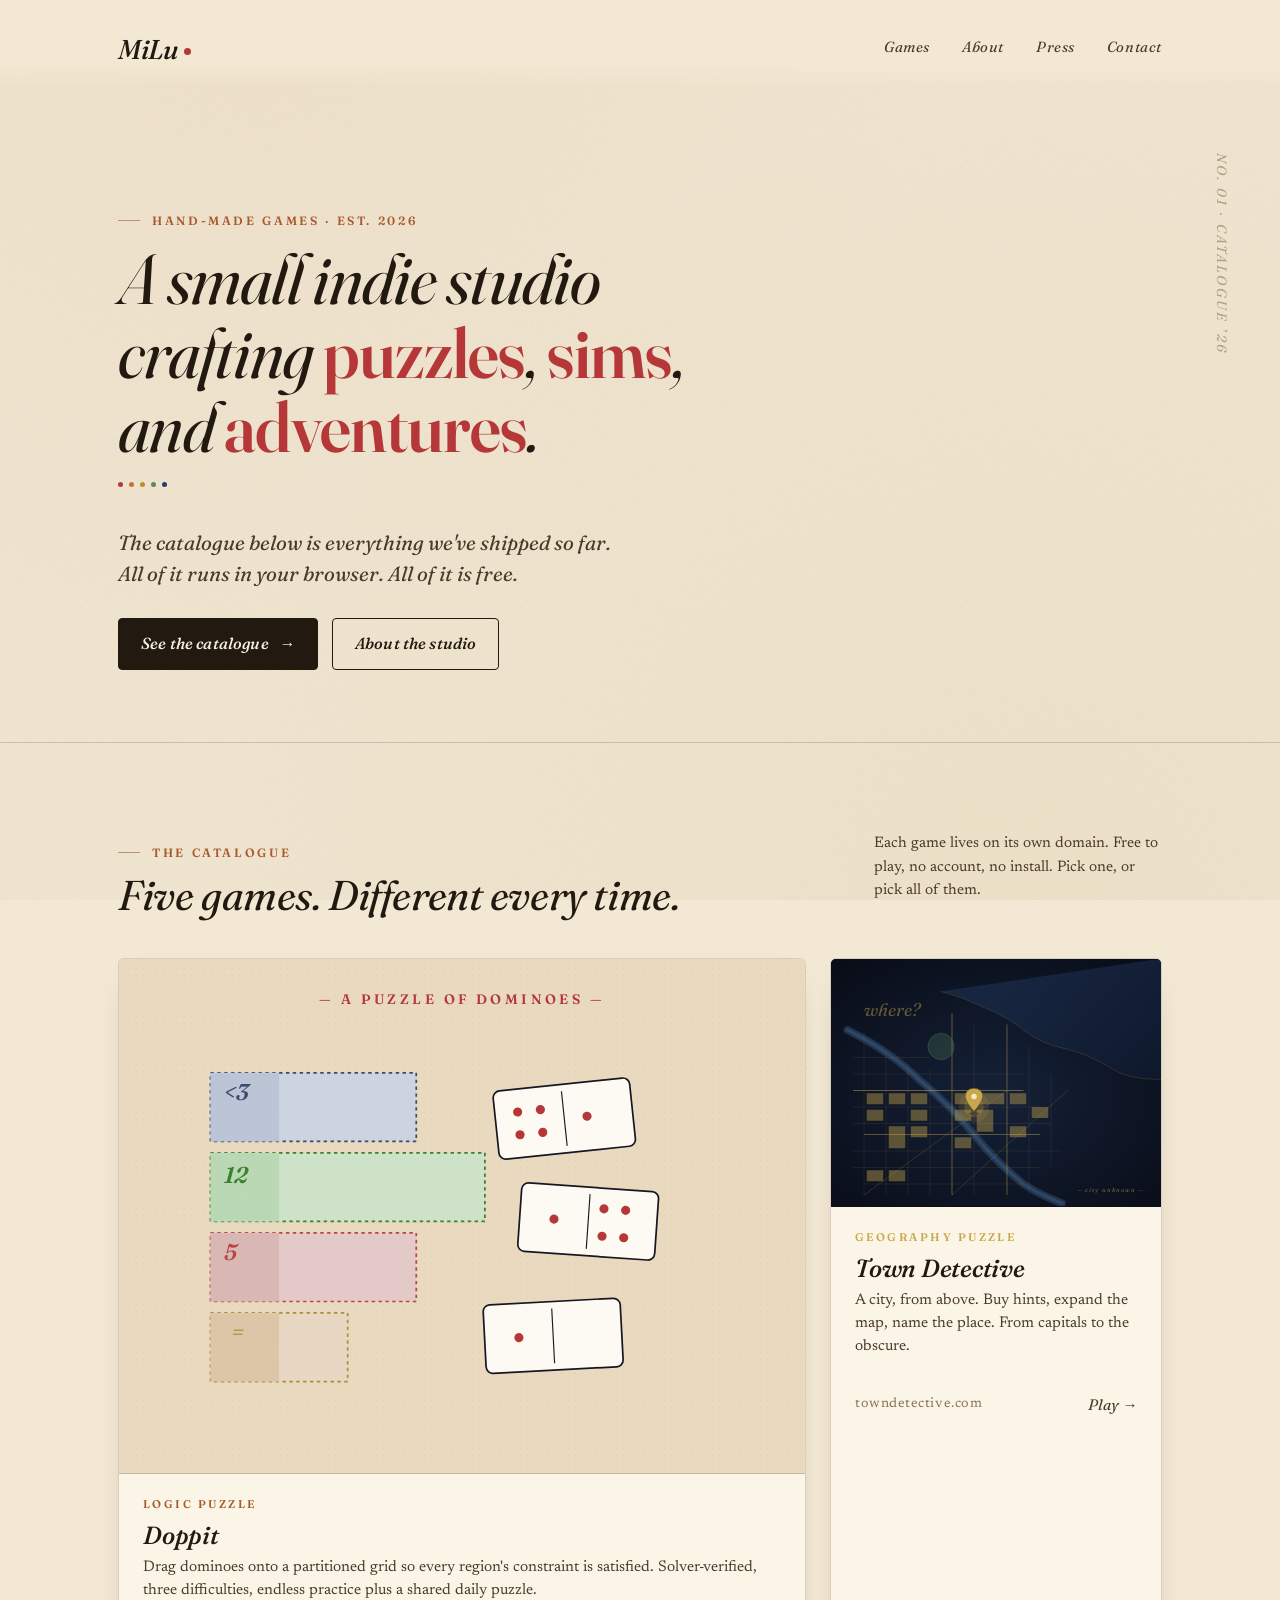
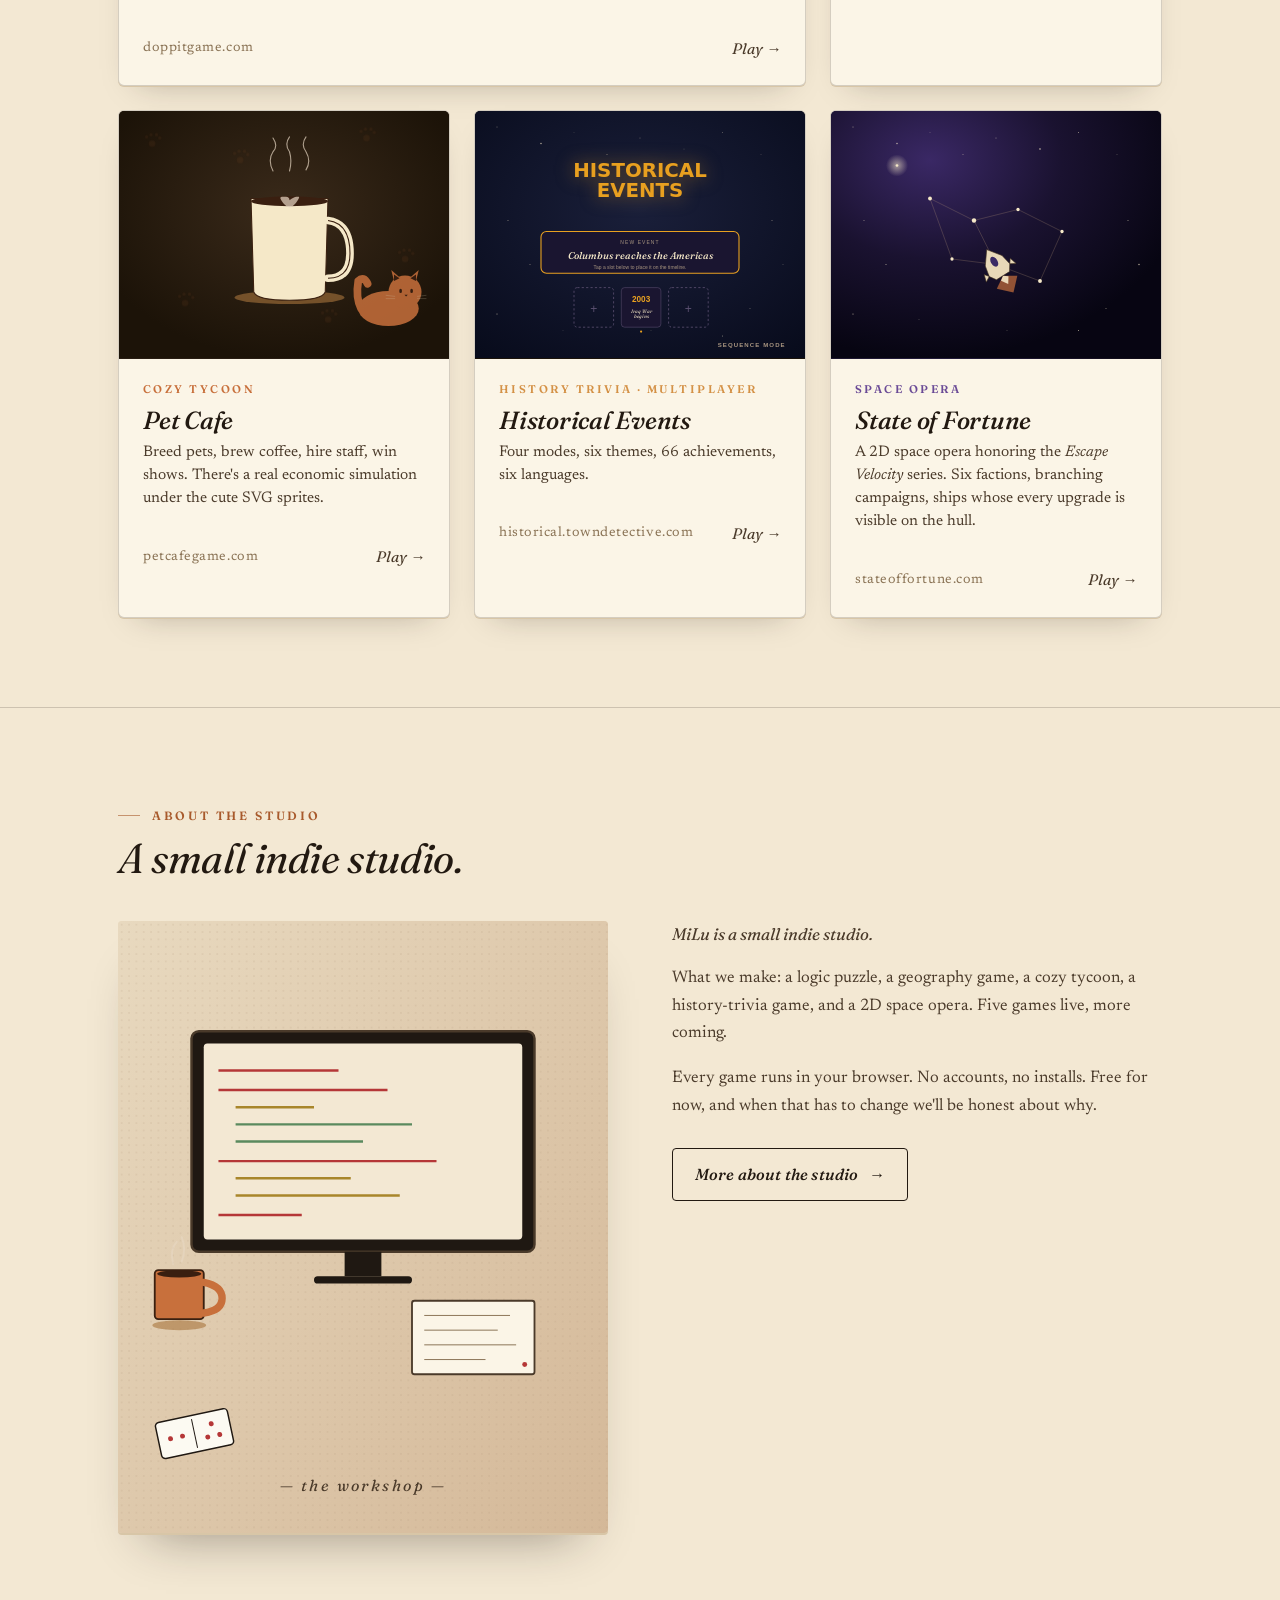
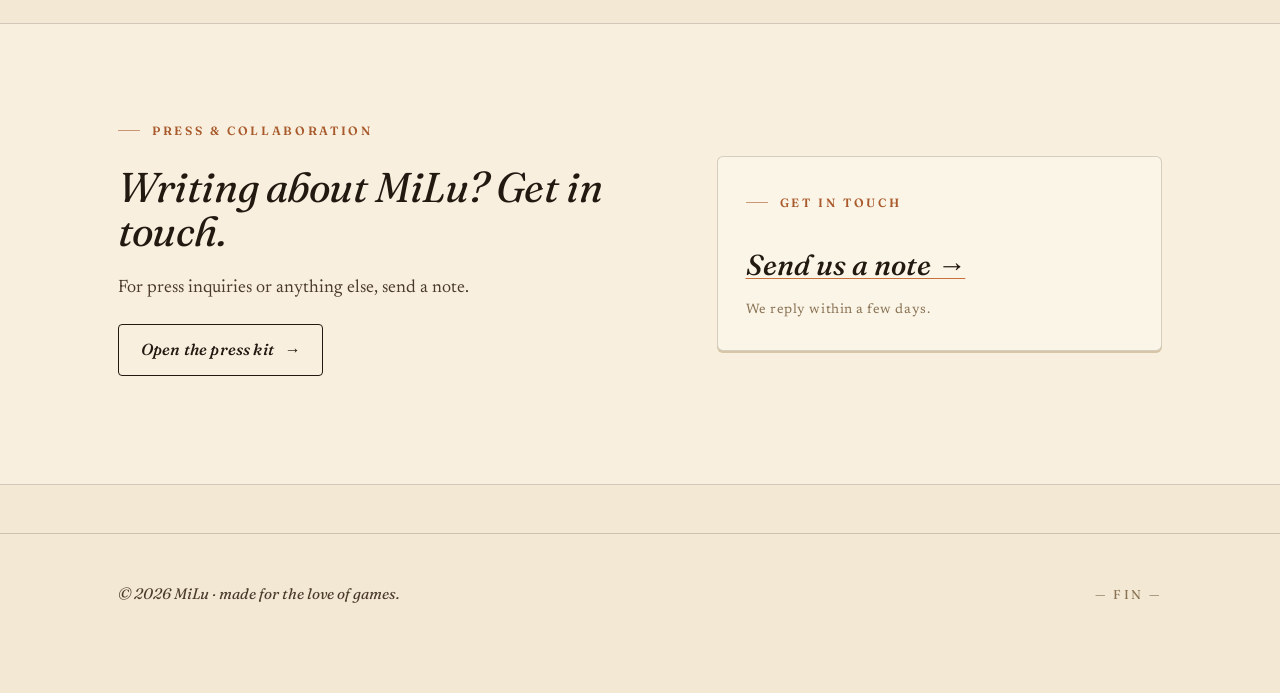
==== commit 1cc62d6a: "Drop founder name from footer (8 pages) + press kit Founder row Footer on every page:   Before: "© 2" ====
--- a/index.html
+++ b/index.html
@@ -714,7 +714,7 @@
 
 <footer class="site-footer">
   <div class="wrap">
-    <p class="credit">© 2026 MiLu · By Mike Lundstrom, for the love of making games.</p>
+    <p class="credit">© 2026 MiLu · made for the love of games.</p>
     <p class="ornament">— fin —</p>
   </div>
 </footer>
